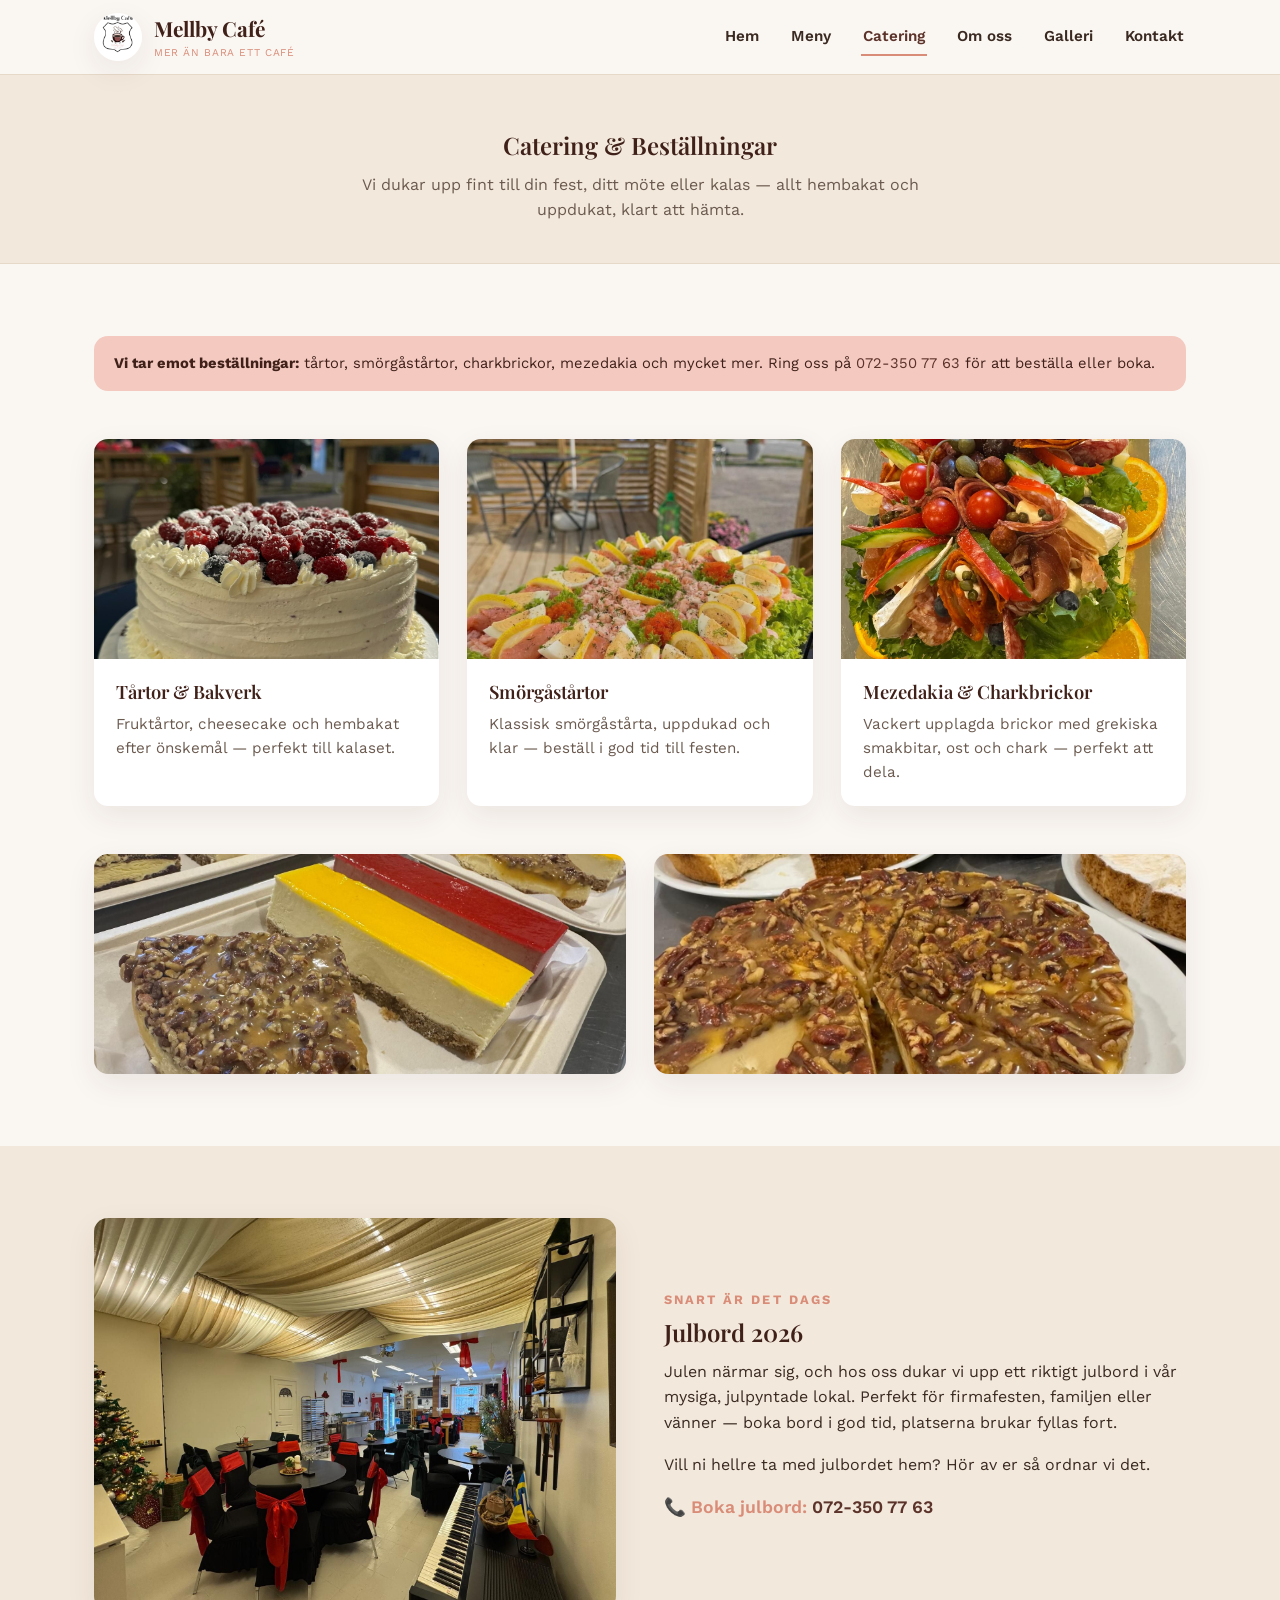
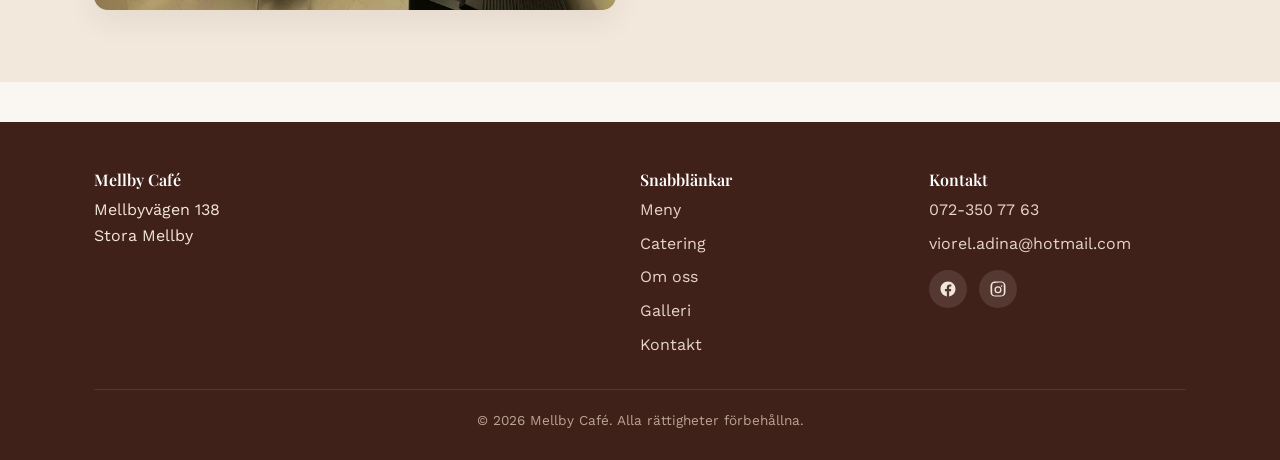
==== catering.html @ 7ffeba27 "Första versionen av Mellby Café-sajten" ====
<!DOCTYPE html>
<html lang="sv">
<head>
<meta charset="UTF-8">
<meta name="viewport" content="width=device-width, initial-scale=1.0">
<title>Catering & Beställningar — Mellby Café</title>
<meta name="description" content="Mellby Café tar emot beställningar på tårtor, smörgåstårtor, charkbrickor och julbord. Perfekt till fest, möte eller kalas.">
<link rel="icon" href="images/logo.jpg">
<link rel="preconnect" href="https://fonts.googleapis.com">
<link href="https://fonts.googleapis.com/css2?family=Playfair+Display:wght@600;700&family=Work+Sans:wght@400;500;600;700&display=swap" rel="stylesheet">
<link rel="stylesheet" href="css/style.css">
</head>
<body>

<header class="site-header">
  <div class="header-inner">
    <a class="brand" href="index.html">
      <img src="images/logo.jpg" alt="Mellby Café logga">
      <span class="brand-name">Mellby Café<span>Mer än bara ett café</span></span>
    </a>
    <button class="nav-toggle" aria-label="Öppna meny"><span></span></button>
    <nav class="main-nav">
      <a href="index.html">Hem</a>
      <a href="meny.html">Meny</a>
      <a href="catering.html" class="active">Catering</a>
      <a href="om-oss.html">Om oss</a>
      <a href="galleri.html">Galleri</a>
      <a href="kontakt.html">Kontakt</a>
    </nav>
  </div>
</header>

<section class="page-hero">
  <div class="container">
    <h1>Catering &amp; Beställningar</h1>
    <p>Vi dukar upp fint till din fest, ditt möte eller kalas — allt hembakat och uppdukat, klart att hämta.</p>
  </div>
</section>

<section>
  <div class="container">
    <div class="menu-note">
      <strong>Vi tar emot beställningar:</strong> tårtor, smörgåstårtor, charkbrickor, mezedakia och mycket mer. Ring oss på <a href="tel:+46723507763">072-350 77 63</a> för att beställa eller boka.
    </div>

    <div class="grid grid-3 mt-lg">
      <div class="card">
        <img src="images/tarta-uteplats.jpg" alt="Hembakad fruktårta på uteplatsen">
        <div class="card-body">
          <h3>Tårtor &amp; Bakverk</h3>
          <p>Fruktårtor, cheesecake och hembakat efter önskemål — perfekt till kalaset.</p>
        </div>
      </div>
      <div class="card">
        <img src="images/smorgastarta-logo.jpg" alt="Smörgåstårta med räkor och lax">
        <div class="card-body">
          <h3>Smörgåstårtor</h3>
          <p>Klassisk smörgåstårta, uppdukad och klar — beställ i god tid till festen.</p>
        </div>
      </div>
      <div class="card">
        <img src="images/charkbricka-flatlay.jpg" alt="Grekisk mezedakia- och charkbricka">
        <div class="card-body">
          <h3>Mezedakia &amp; Charkbrickor</h3>
          <p>Vackert upplagda brickor med grekiska smakbitar, ost och chark — perfekt att dela.</p>
        </div>
      </div>
    </div>

    <div class="grid grid-2 mt-lg">
      <div class="card"><img src="images/tartor-disk.jpg" alt="Tårtbitar i bakverksdisken"></div>
      <div class="card"><img src="images/tarta-disk.jpg" alt="Pekannötscheesecake"></div>
    </div>
  </div>
</section>

<section class="section-alt">
  <div class="container">
    <div class="split">
      <img src="images/jul-lokal.jpg" alt="Julpyntad festlokal på Mellby Café">
      <div>
        <div class="section-eyebrow">Snart är det dags</div>
        <h2>Julbord 2026</h2>
        <p>Julen närmar sig, och hos oss dukar vi upp ett riktigt julbord i vår mysiga, julpyntade lokal. Perfekt för firmafesten, familjen eller vänner — boka bord i god tid, platserna brukar fyllas fort.</p>
        <p>Vill ni hellre ta med julbordet hem? Hör av er så ordnar vi det.</p>
        <p class="menu-item-price" style="font-size:1.1rem;">📞 Boka julbord: <a href="tel:+46723507763">072-350 77 63</a></p>
      </div>
    </div>
  </div>
</section>

<footer class="site-footer">
  <div class="container">
    <div class="footer-inner">
      <div>
        <h4>Mellby Café</h4>
        <p>Mellbyvägen 138<br>Stora Mellby</p>
      </div>
      <div>
        <h4>Snabblänkar</h4>
        <ul class="footer-links">
          <li><a href="meny.html">Meny</a></li>
          <li><a href="catering.html">Catering</a></li>
          <li><a href="om-oss.html">Om oss</a></li>
          <li><a href="galleri.html">Galleri</a></li>
          <li><a href="kontakt.html">Kontakt</a></li>
        </ul>
      </div>
      <div>
        <h4>Kontakt</h4>
        <ul class="footer-links">
          <li><a href="tel:+46723507763">072-350 77 63</a></li>
          <li><a href="mailto:viorel.adina@hotmail.com">viorel.adina@hotmail.com</a></li>
        </ul>
        <div class="social-links">
          <a href="https://www.facebook.com/p/Mellby-Cafe-61561278545610/" target="_blank" rel="noopener" aria-label="Mellby Café på Facebook">
            <svg viewBox="0 0 24 24"><path d="M22 12.06C22 6.5 17.52 2 12 2S2 6.5 2 12.06c0 5 3.66 9.15 8.44 9.94v-7.03H7.9v-2.91h2.54V9.85c0-2.51 1.49-3.89 3.77-3.89 1.09 0 2.23.2 2.23.2v2.46h-1.26c-1.24 0-1.63.77-1.63 1.56v1.88h2.78l-.44 2.91h-2.34V22c4.78-.79 8.44-4.94 8.44-9.94z"/></svg>
          </a>
          <a href="https://www.instagram.com/mellby.cafe/" target="_blank" rel="noopener" aria-label="Mellby Café på Instagram">
            <svg viewBox="0 0 24 24"><path d="M12 2c2.72 0 3.06.01 4.12.06 1.06.05 1.79.22 2.43.47.66.26 1.21.6 1.76 1.15.55.55.9 1.1 1.15 1.76.25.64.42 1.37.47 2.43.05 1.06.06 1.4.06 4.12s-.01 3.06-.06 4.12c-.05 1.06-.22 1.79-.47 2.43a4.9 4.9 0 0 1-1.15 1.76 4.9 4.9 0 0 1-1.76 1.15c-.64.25-1.37.42-2.43.47-1.06.05-1.4.06-4.12.06s-3.06-.01-4.12-.06c-1.06-.05-1.79-.22-2.43-.47a4.9 4.9 0 0 1-1.76-1.15 4.9 4.9 0 0 1-1.15-1.76c-.25-.64-.42-1.37-.47-2.43C2.01 15.06 2 14.72 2 12s.01-3.06.06-4.12c.05-1.06.22-1.79.47-2.43.26-.66.6-1.21 1.15-1.76A4.9 4.9 0 0 1 5.44 2.53c.64-.25 1.37-.42 2.43-.47C8.94 2.01 9.28 2 12 2zm0 1.8c-2.67 0-2.99.01-4.04.06-.87.04-1.34.18-1.65.3-.42.16-.72.36-1.03.67-.31.31-.51.61-.67 1.03-.12.31-.26.78-.3 1.65C4.26 8.16 4.24 8.48 4.24 12s.01 3.84.06 4.89c.04.87.18 1.34.3 1.65.16.42.36.72.67 1.03.31.31.61.51 1.03.67.31.12.78.26 1.65.3 1.05.05 1.37.06 4.04.06s2.99-.01 4.04-.06c.87-.04 1.34-.18 1.65-.3.42-.16.72-.36 1.03-.67.31-.31.51-.61.67-1.03.12-.31.26-.78.3-1.65.05-1.05.06-1.37.06-4.89s-.01-3.84-.06-4.89c-.04-.87-.18-1.34-.3-1.65a2.75 2.75 0 0 0-.67-1.03 2.75 2.75 0 0 0-1.03-.67c-.31-.12-.78-.26-1.65-.3-1.05-.05-1.37-.06-4.04-.06zm0 4.5a4.7 4.7 0 1 1 0 9.4 4.7 4.7 0 0 1 0-9.4zm0 1.8a2.9 2.9 0 1 0 0 5.8 2.9 2.9 0 0 0 0-5.8zm5.95-2.03a1.1 1.1 0 1 1-2.2 0 1.1 1.1 0 0 1 2.2 0z"/></svg>
          </a>
        </div>
      </div>
    </div>
    <div class="footer-bottom">© 2026 Mellby Café. Alla rättigheter förbehållna.</div>
  </div>
</footer>

<script src="js/script.js"></script>
</body>
</html>
---- css/style.css ----
/* Mellby Café — grundstilar
   Färgpalett hämtad från loggan: kaffebrun, dammrosa, krämig bakgrund. */

:root {
  --color-bg: #faf6f1;
  --color-bg-alt: #f2e8db;
  --color-card: #ffffff;
  --color-text: #3a2a22;
  --color-text-light: #6b5a4f;
  --color-primary: #5c332a;
  --color-primary-dark: #40211a;
  --color-accent: #d98c78;
  --color-accent-light: #f3c9c0;
  --color-border: #e6d9c8;
  --shadow-soft: 0 10px 30px rgba(58, 42, 34, 0.08);
  --shadow-hover: 0 16px 40px rgba(58, 42, 34, 0.14);
  --radius: 14px;
  --max-width: 1140px;
}

* {
  box-sizing: border-box;
}

html {
  scroll-behavior: smooth;
}

body {
  margin: 0;
  font-family: "Work Sans", "Segoe UI", system-ui, sans-serif;
  color: var(--color-text);
  background: var(--color-bg);
  line-height: 1.6;
}

h1, h2, h3, h4 {
  font-family: "Playfair Display", "Georgia", serif;
  font-weight: 600;
  color: var(--color-primary-dark);
  margin: 0 0 0.5em;
  line-height: 1.2;
}

p {
  margin: 0 0 1em;
}

a {
  color: var(--color-primary);
  text-decoration: none;
}

img {
  max-width: 100%;
  display: block;
}

.container {
  max-width: var(--max-width);
  margin: 0 auto;
  padding: 0 24px;
}

/* Header */
.site-header {
  position: sticky;
  top: 0;
  z-index: 100;
  background: rgba(250, 246, 241, 0.92);
  backdrop-filter: blur(6px);
  border-bottom: 1px solid var(--color-border);
}

.header-inner {
  max-width: var(--max-width);
  margin: 0 auto;
  padding: 12px 24px;
  display: flex;
  align-items: center;
  justify-content: space-between;
}

.brand {
  display: flex;
  align-items: center;
  gap: 12px;
}

.brand img {
  width: 48px;
  height: 48px;
  border-radius: 50%;
  object-fit: cover;
  box-shadow: var(--shadow-soft);
}

.brand-name {
  font-family: "Playfair Display", serif;
  font-size: 1.3rem;
  font-weight: 700;
  color: var(--color-primary-dark);
  white-space: nowrap;
}

.brand-name span {
  display: block;
  font-family: "Work Sans", sans-serif;
  font-size: 0.65rem;
  font-weight: 400;
  letter-spacing: 0.06em;
  text-transform: uppercase;
  color: var(--color-accent);
  white-space: normal;
  max-width: 180px;
}

@media (max-width: 480px) {
  .brand-name span {
    display: none;
  }
}

nav.main-nav {
  display: flex;
  align-items: center;
  gap: 28px;
}

nav.main-nav a {
  font-weight: 600;
  font-size: 0.95rem;
  color: var(--color-text);
  padding: 6px 2px;
  border-bottom: 2px solid transparent;
  transition: color 0.2s, border-color 0.2s;
}

nav.main-nav a:hover,
nav.main-nav a.active {
  color: var(--color-primary);
  border-color: var(--color-accent);
}

.nav-toggle {
  display: none;
  background: none;
  border: none;
  cursor: pointer;
  padding: 8px;
}

.nav-toggle span,
.nav-toggle span::before,
.nav-toggle span::after {
  display: block;
  width: 24px;
  height: 2px;
  background: var(--color-primary-dark);
  position: relative;
  transition: 0.2s;
}

.nav-toggle span::before,
.nav-toggle span::after {
  content: "";
  position: absolute;
}

.nav-toggle span::before { top: -7px; }
.nav-toggle span::after { top: 7px; }

/* Hero */
.hero {
  position: relative;
  min-height: 70vh;
  display: flex;
  align-items: center;
  color: #fff;
  background-size: cover;
  background-position: center;
  isolation: isolate;
}

.hero::after {
  content: "";
  position: absolute;
  inset: 0;
  background: linear-gradient(180deg, rgba(58,42,34,0.35) 0%, rgba(58,42,34,0.65) 100%);
  z-index: -1;
}

.hero-content {
  max-width: var(--max-width);
  margin: 0 auto;
  padding: 80px 24px;
  width: 100%;
}

.hero-eyebrow {
  text-transform: uppercase;
  letter-spacing: 0.18em;
  font-size: 0.8rem;
  font-weight: 600;
  color: var(--color-accent-light);
  margin-bottom: 14px;
}

.hero h1 {
  color: #fff;
  font-size: clamp(2.2rem, 5vw, 3.6rem);
  max-width: 720px;
}

.hero p {
  font-size: 1.15rem;
  max-width: 560px;
  color: #f5ece5;
}

.hero-actions {
  display: flex;
  gap: 16px;
  flex-wrap: wrap;
  margin-top: 28px;
}

/* Buttons */
.btn {
  display: inline-block;
  padding: 14px 28px;
  border-radius: 999px;
  font-weight: 600;
  font-size: 0.95rem;
  transition: transform 0.15s, box-shadow 0.15s, background 0.15s;
  border: 2px solid transparent;
}

.btn-primary {
  background: var(--color-accent);
  color: #fff;
}

.btn-primary:hover {
  background: var(--color-primary);
  transform: translateY(-2px);
  box-shadow: var(--shadow-hover);
}

.btn-outline {
  border-color: rgba(255,255,255,0.7);
  color: #fff;
}

.btn-outline:hover {
  background: rgba(255,255,255,0.15);
  transform: translateY(-2px);
}

.btn-dark {
  background: var(--color-primary);
  color: #fff;
}
.btn-dark:hover {
  background: var(--color-primary-dark);
  transform: translateY(-2px);
  box-shadow: var(--shadow-hover);
}

/* Sections */
section {
  padding: 72px 0;
}

.section-alt {
  background: var(--color-bg-alt);
}

.section-header {
  text-align: center;
  max-width: 640px;
  margin: 0 auto 44px;
}

.section-eyebrow {
  text-transform: uppercase;
  letter-spacing: 0.16em;
  font-size: 0.8rem;
  font-weight: 700;
  color: var(--color-accent);
  margin-bottom: 8px;
}

.section-header p {
  color: var(--color-text-light);
}

/* Page hero (small, for inner pages) */
.page-hero {
  padding: 56px 0 40px;
  text-align: center;
  background: var(--color-bg-alt);
  border-bottom: 1px solid var(--color-border);
}

.page-hero p {
  color: var(--color-text-light);
  max-width: 560px;
  margin: 0 auto;
}

/* Cards grid */
.grid {
  display: grid;
  gap: 28px;
}

.grid-3 {
  grid-template-columns: repeat(3, 1fr);
}

.grid-2 {
  grid-template-columns: repeat(2, 1fr);
}

.card {
  background: var(--color-card);
  border-radius: var(--radius);
  overflow: hidden;
  box-shadow: var(--shadow-soft);
  transition: transform 0.2s, box-shadow 0.2s;
}

.card:hover {
  transform: translateY(-4px);
  box-shadow: var(--shadow-hover);
}

.card img {
  width: 100%;
  height: 220px;
  object-fit: cover;
}

.card-body {
  padding: 22px;
}

.card-body h3 {
  font-size: 1.15rem;
  margin-bottom: 8px;
}

.card-body p {
  color: var(--color-text-light);
  font-size: 0.95rem;
  margin-bottom: 0;
}

/* Highlight icons row */
.highlights {
  display: grid;
  grid-template-columns: repeat(3, 1fr);
  gap: 24px;
}

.highlight {
  text-align: center;
  padding: 28px 20px;
  background: var(--color-card);
  border-radius: var(--radius);
  box-shadow: var(--shadow-soft);
}

.highlight .icon {
  font-size: 2rem;
  margin-bottom: 12px;
}

.highlight h3 {
  font-size: 1.05rem;
  margin-bottom: 6px;
}

.highlight p {
  color: var(--color-text-light);
  font-size: 0.92rem;
  margin-bottom: 0;
}

/* Two column layout */
.split {
  display: grid;
  grid-template-columns: 1fr 1fr;
  gap: 48px;
  align-items: center;
}

.split img {
  border-radius: var(--radius);
  box-shadow: var(--shadow-soft);
  width: 100%;
  height: 100%;
  object-fit: cover;
}

/* Opening hours table */
.hours-table {
  width: 100%;
  border-collapse: collapse;
}

.hours-table td {
  padding: 12px 0;
  border-bottom: 1px solid var(--color-border);
}

.hours-table td:first-child {
  font-weight: 600;
  color: var(--color-primary-dark);
}

.hours-table td:last-child {
  text-align: right;
  color: var(--color-text-light);
}

.hours-table tr:last-child td {
  border-bottom: none;
}

/* Menu */
.menu-note {
  background: var(--color-accent-light);
  color: var(--color-primary-dark);
  border-radius: var(--radius);
  padding: 16px 20px;
  font-size: 0.92rem;
  margin-bottom: 40px;
}

.menu-category {
  margin-bottom: 48px;
}

.menu-category h2 {
  border-bottom: 2px solid var(--color-accent);
  padding-bottom: 10px;
  margin-bottom: 20px;
  font-size: 1.5rem;
}

.menu-category-note {
  font-style: italic;
  color: var(--color-text-light);
  font-size: 0.9rem;
  margin: -10px 0 16px;
}

.menu-item {
  display: flex;
  justify-content: space-between;
  gap: 16px;
  padding: 14px 0;
  border-bottom: 1px dashed var(--color-border);
}

.menu-item:last-child {
  border-bottom: none;
}

.menu-item-name {
  font-weight: 600;
  color: var(--color-primary-dark);
}

.menu-item-desc {
  color: var(--color-text-light);
  font-size: 0.9rem;
  margin-top: 2px;
}

.menu-item-price {
  white-space: nowrap;
  font-weight: 600;
  color: var(--color-accent);
  align-self: flex-start;
}

/* Gallery */
.gallery-grid {
  display: grid;
  grid-template-columns: repeat(3, 1fr);
  gap: 16px;
}

.gallery-grid a {
  display: block;
  border-radius: var(--radius);
  overflow: hidden;
  box-shadow: var(--shadow-soft);
  aspect-ratio: 1 / 1;
}

.gallery-grid img {
  width: 100%;
  height: 100%;
  object-fit: cover;
  transition: transform 0.35s ease;
}

.gallery-grid a:hover img {
  transform: scale(1.08);
}

/* Lightbox */
.lightbox {
  position: fixed;
  inset: 0;
  background: rgba(20, 12, 9, 0.92);
  display: none;
  align-items: center;
  justify-content: center;
  z-index: 1000;
  padding: 24px;
}

.lightbox.open {
  display: flex;
}

.lightbox img {
  max-width: 100%;
  max-height: 85vh;
  border-radius: 8px;
  box-shadow: 0 20px 60px rgba(0,0,0,0.5);
}

.lightbox-close {
  position: absolute;
  top: 24px;
  right: 28px;
  color: #fff;
  font-size: 2rem;
  background: none;
  border: none;
  cursor: pointer;
  line-height: 1;
}

/* Contact */
.contact-grid {
  display: grid;
  grid-template-columns: 1fr 1fr;
  gap: 40px;
}

.contact-card {
  background: var(--color-card);
  border-radius: var(--radius);
  box-shadow: var(--shadow-soft);
  padding: 32px;
}

.contact-list {
  list-style: none;
  padding: 0;
  margin: 0;
}

.contact-list li {
  display: flex;
  gap: 14px;
  padding: 14px 0;
  border-bottom: 1px solid var(--color-border);
}

.contact-list li:last-child {
  border-bottom: none;
}

.contact-list .icon {
  font-size: 1.3rem;
  flex-shrink: 0;
}

.map-frame {
  border: 0;
  width: 100%;
  height: 100%;
  min-height: 340px;
  border-radius: var(--radius);
  box-shadow: var(--shadow-soft);
}

/* Footer */
.site-footer {
  background: var(--color-primary-dark);
  color: #f1e6dc;
  padding: 48px 0 28px;
  margin-top: 40px;
}

.footer-inner {
  display: grid;
  grid-template-columns: 2fr 1fr 1fr;
  gap: 32px;
  margin-bottom: 32px;
}

.site-footer h4 {
  color: #fff;
  font-size: 1rem;
}

.site-footer a {
  color: #e6d5c8;
}

.site-footer a:hover {
  color: #fff;
}

.footer-links {
  list-style: none;
  padding: 0;
  margin: 0;
  display: grid;
  gap: 8px;
}

.social-links {
  display: flex;
  gap: 12px;
  margin-top: 14px;
}

.social-links a {
  width: 38px;
  height: 38px;
  border-radius: 50%;
  display: flex;
  align-items: center;
  justify-content: center;
  background: var(--color-accent-light);
  color: var(--color-primary-dark);
  transition: background 0.2s, color 0.2s, transform 0.2s;
}

.social-links a:hover {
  background: var(--color-accent);
  color: #fff;
  transform: translateY(-2px);
}

.social-links svg {
  width: 18px;
  height: 18px;
  fill: currentColor;
}

.site-footer .social-links a {
  background: rgba(255, 255, 255, 0.1);
  color: #f1e6dc;
}

.site-footer .social-links a:hover {
  background: var(--color-accent);
  color: #fff;
}

.hero .social-links {
  margin-top: 32px;
}

.hero .social-links a {
  background: rgba(255, 255, 255, 0.12);
  border: 2px solid rgba(255, 255, 255, 0.7);
  color: #fff;
}

.hero .social-links a:hover {
  background: var(--color-accent);
  border-color: var(--color-accent);
}

.social-follow {
  display: flex;
  align-items: center;
  gap: 14px;
}

.social-follow-label {
  font-size: 0.85rem;
  letter-spacing: 0.08em;
  text-transform: uppercase;
  font-weight: 600;
}

.hero .social-follow-label {
  color: #f5ece5;
}

.page-hero .social-follow-label {
  color: var(--color-text-light);
}

.page-hero .social-follow {
  justify-content: center;
  margin-top: 24px;
}

.footer-bottom {
  text-align: center;
  font-size: 0.85rem;
  color: #b9a494;
  border-top: 1px solid rgba(255,255,255,0.1);
  padding-top: 20px;
}

/* Utility */
.text-center { text-align: center; }
.mt-lg { margin-top: 48px; }

/* Responsive */
@media (max-width: 900px) {
  .grid-3 { grid-template-columns: repeat(2, 1fr); }
  .split { grid-template-columns: 1fr; }
  .highlights { grid-template-columns: 1fr; }
  .contact-grid { grid-template-columns: 1fr; }
  .footer-inner { grid-template-columns: 1fr 1fr; }
  .gallery-grid { grid-template-columns: repeat(2, 1fr); }
}

@media (max-width: 720px) {
  nav.main-nav {
    position: fixed;
    top: 72px;
    left: 0;
    right: 0;
    background: var(--color-bg);
    flex-direction: column;
    align-items: flex-start;
    padding: 20px 24px 28px;
    gap: 4px;
    border-bottom: 1px solid var(--color-border);
    box-shadow: var(--shadow-soft);
    transform: translateY(-130%);
    transition: transform 0.25s ease;
  }

  nav.main-nav.open {
    transform: translateY(0);
  }

  nav.main-nav a {
    width: 100%;
    padding: 12px 0;
    border-bottom: 1px solid var(--color-border);
  }

  .nav-toggle {
    display: block;
  }

  .grid-3 { grid-template-columns: 1fr; }
  .footer-inner { grid-template-columns: 1fr; }
  .gallery-grid { grid-template-columns: repeat(2, 1fr); }
  .hero-content { padding: 60px 24px; }
}
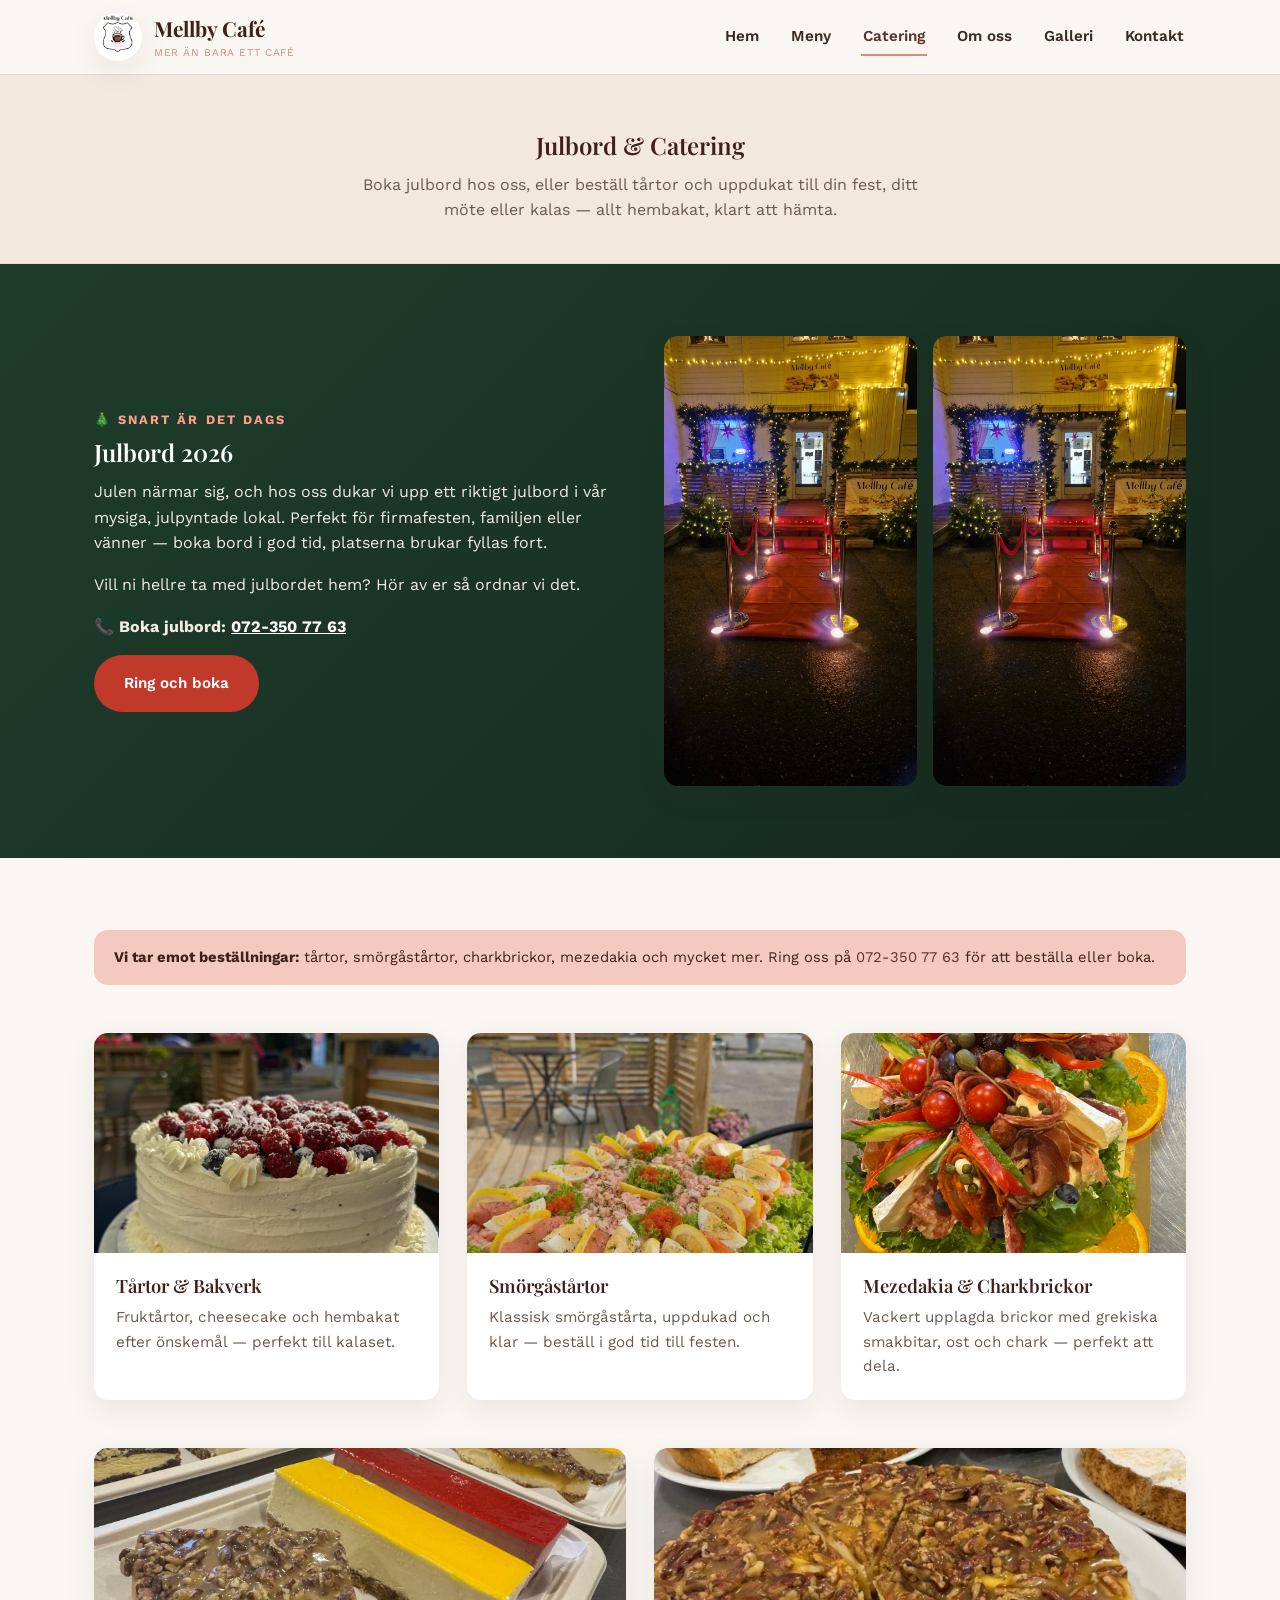
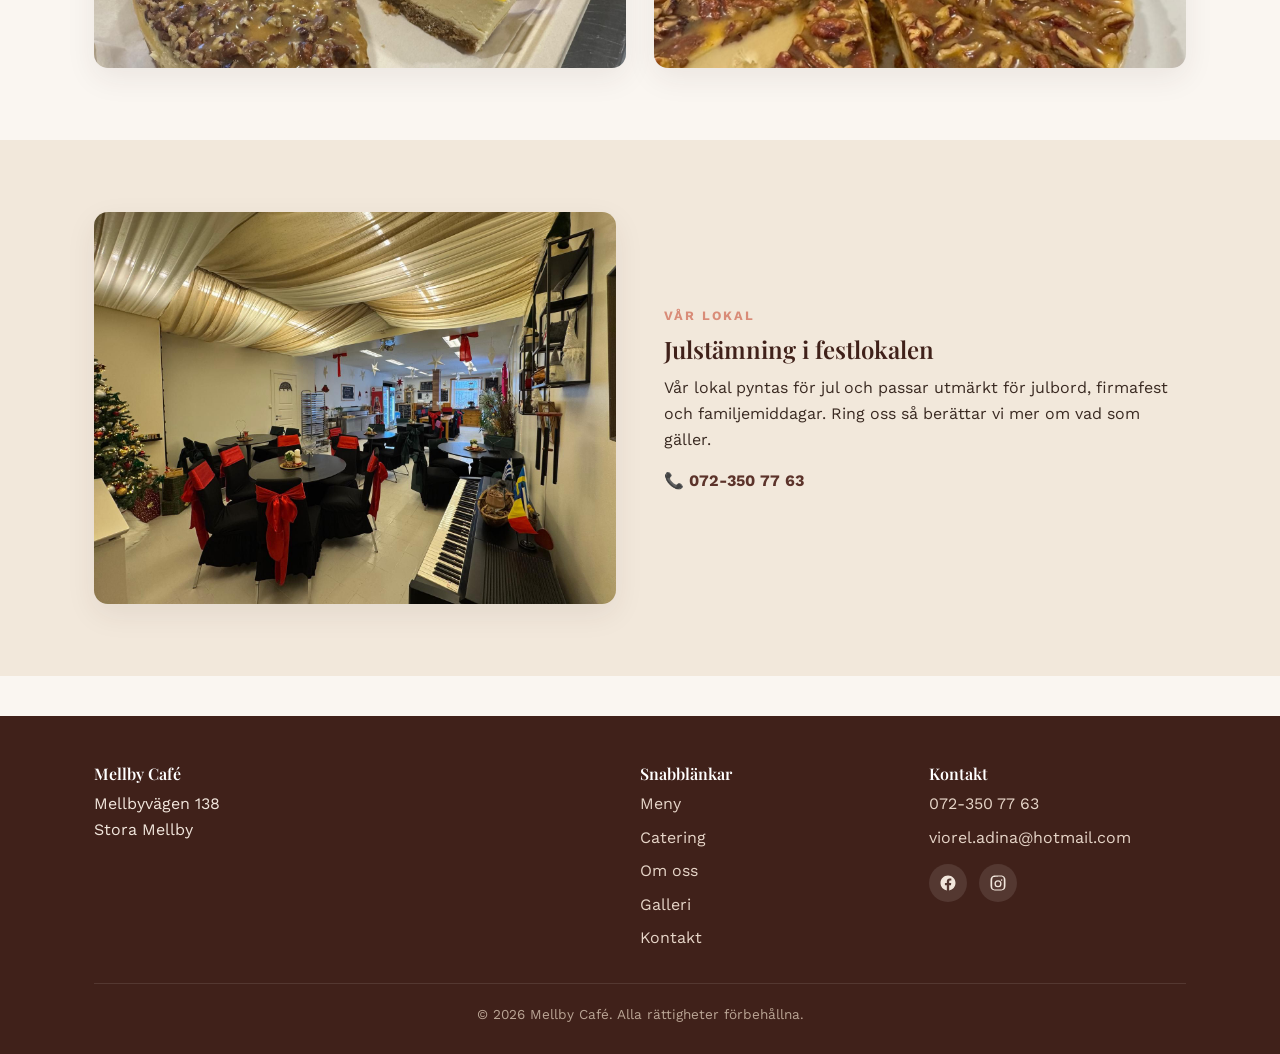
==== commit f90413ab: "Dela upp menyn i Café/Grekisk restaurang/Hamburgare, lyft julbord och förbättra Google-synlighet Co-" ====
--- a/catering.html
+++ b/catering.html
@@ -3,8 +3,8 @@
 <head>
 <meta charset="UTF-8">
 <meta name="viewport" content="width=device-width, initial-scale=1.0">
-<title>Catering & Beställningar — Mellby Café</title>
-<meta name="description" content="Mellby Café tar emot beställningar på tårtor, smörgåstårtor, charkbrickor och julbord. Perfekt till fest, möte eller kalas.">
+<title>Julbord 2026 & Catering — Mellby Café i Stora Mellby</title>
+<meta name="description" content="Boka julbord 2026 på Mellby Café i Stora Mellby. Vi tar även emot beställningar på tårtor, smörgåstårtor och charkbrickor till fest, möte eller kalas.">
 <link rel="icon" href="images/logo.jpg">
 <link rel="preconnect" href="https://fonts.googleapis.com">
 <link href="https://fonts.googleapis.com/css2?family=Playfair+Display:wght@600;700&family=Work+Sans:wght@400;500;600;700&display=swap" rel="stylesheet">
@@ -32,8 +32,27 @@
 
 <section class="page-hero">
   <div class="container">
-    <h1>Catering &amp; Beställningar</h1>
-    <p>Vi dukar upp fint till din fest, ditt möte eller kalas — allt hembakat och uppdukat, klart att hämta.</p>
+    <h1>Julbord &amp; Catering</h1>
+    <p>Boka julbord hos oss, eller beställ tårtor och uppdukat till din fest, ditt möte eller kalas — allt hembakat, klart att hämta.</p>
+  </div>
+</section>
+
+<section class="julbord-banner" id="julbord">
+  <div class="container">
+    <div class="split">
+      <div>
+        <div class="section-eyebrow">🎄 Snart är det dags</div>
+        <h2>Julbord 2026</h2>
+        <p>Julen närmar sig, och hos oss dukar vi upp ett riktigt julbord i vår mysiga, julpyntade lokal. Perfekt för firmafesten, familjen eller vänner — boka bord i god tid, platserna brukar fyllas fort.</p>
+        <p>Vill ni hellre ta med julbordet hem? Hör av er så ordnar vi det.</p>
+        <p><strong>📞 Boka julbord: <a href="tel:+46723507763">072-350 77 63</a></strong></p>
+        <a href="tel:+46723507763" class="btn btn-primary">Ring och boka</a>
+      </div>
+      <div class="julbord-media">
+        <video src="videos/julbord-entre.mp4" poster="images/julbord-entre.jpg" autoplay muted loop playsinline preload="metadata" aria-label="Julpyntad entré med röd matta på Mellby Café"></video>
+        <img src="images/julbord-entre.jpg" alt="Julpyntad entré med röd matta på Mellby Café">
+      </div>
+    </div>
   </div>
 </section>
 
@@ -79,11 +98,10 @@
     <div class="split">
       <img src="images/jul-lokal.jpg" alt="Julpyntad festlokal på Mellby Café">
       <div>
-        <div class="section-eyebrow">Snart är det dags</div>
-        <h2>Julbord 2026</h2>
-        <p>Julen närmar sig, och hos oss dukar vi upp ett riktigt julbord i vår mysiga, julpyntade lokal. Perfekt för firmafesten, familjen eller vänner — boka bord i god tid, platserna brukar fyllas fort.</p>
-        <p>Vill ni hellre ta med julbordet hem? Hör av er så ordnar vi det.</p>
-        <p class="menu-item-price" style="font-size:1.1rem;">📞 Boka julbord: <a href="tel:+46723507763">072-350 77 63</a></p>
+        <div class="section-eyebrow">Vår lokal</div>
+        <h2>Julstämning i festlokalen</h2>
+        <p>Vår lokal pyntas för jul och passar utmärkt för julbord, firmafest och familjemiddagar. Ring oss så berättar vi mer om vad som gäller.</p>
+        <p><strong>📞 <a href="tel:+46723507763">072-350 77 63</a></strong></p>
       </div>
     </div>
   </div>
--- a/css/style.css
+++ b/css/style.css
@@ -443,11 +443,11 @@
   margin-bottom: 48px;
 }
 
-.menu-category h2 {
+.menu-category h3 {
   border-bottom: 2px solid var(--color-accent);
   padding-bottom: 10px;
   margin-bottom: 20px;
-  font-size: 1.5rem;
+  font-size: 1.4rem;
 }
 
 .menu-category-note {
@@ -485,6 +485,185 @@
   font-weight: 600;
   color: var(--color-accent);
   align-self: flex-start;
+}
+
+/* Menu sections: Café / Grekisk restaurang / Hamburgare */
+:root {
+  --color-greek: #1b5ea8;
+  --color-greek-dark: #12447c;
+  --color-burger: #d4541a;
+  --color-burger-dark: #a73a10;
+  --color-xmas: #1f3d2b;
+  --color-xmas-dark: #14291d;
+}
+
+html {
+  scroll-padding-top: 140px;
+}
+
+.menu-jump {
+  position: sticky;
+  top: 73px;
+  z-index: 50;
+  display: flex;
+  flex-wrap: wrap;
+  justify-content: center;
+  gap: 12px;
+  padding: 12px 0;
+  margin-bottom: 32px;
+  background: var(--color-bg);
+}
+
+.menu-jump-btn {
+  padding: 12px 22px;
+  border-radius: 999px;
+  font-weight: 700;
+  font-size: 0.95rem;
+  border: 2px solid transparent;
+  transition: transform 0.15s, box-shadow 0.15s;
+}
+
+.menu-jump-btn:hover {
+  transform: translateY(-2px);
+  box-shadow: var(--shadow-hover);
+}
+
+.menu-jump-cafe { background: var(--color-primary); color: #fff; }
+.menu-jump-grekisk { background: var(--color-greek); color: #fff; }
+.menu-jump-burgare { background: var(--color-burger); color: #fff; }
+
+.menu-section {
+  margin-bottom: 72px;
+}
+
+.menu-section-head {
+  display: flex;
+  align-items: center;
+  gap: 20px;
+  padding: 26px 30px;
+  border-radius: var(--radius);
+  margin-bottom: 32px;
+  color: #fff;
+  box-shadow: var(--shadow-soft);
+}
+
+.menu-section-head h2 {
+  color: #fff;
+  margin: 0 0 4px;
+  font-size: clamp(1.6rem, 3.5vw, 2.1rem);
+}
+
+.menu-section-head p {
+  margin: 0;
+  color: rgba(255, 255, 255, 0.92);
+}
+
+.menu-section-icon {
+  font-size: 2.6rem;
+  line-height: 1;
+}
+
+.menu-section-cafe .menu-section-head { background: var(--color-primary); }
+.menu-section-grekisk .menu-section-head { background: linear-gradient(135deg, var(--color-greek), var(--color-greek-dark)); }
+.menu-section-burgare .menu-section-head { background: linear-gradient(135deg, var(--color-burger), var(--color-burger-dark)); }
+
+.menu-section-grekisk .menu-category h3 { border-bottom-color: var(--color-greek); }
+.menu-section-grekisk .menu-item-price { color: var(--color-greek); }
+.menu-section-burgare .menu-category h3 { border-bottom-color: var(--color-burger); }
+.menu-section-burgare .menu-item-price { color: var(--color-burger); }
+
+/* Home: linked choice tiles */
+a.highlight {
+  display: block;
+  border-top: 5px solid var(--color-accent);
+  color: inherit;
+  transition: transform 0.2s, box-shadow 0.2s;
+}
+
+a.highlight:hover {
+  transform: translateY(-4px);
+  box-shadow: var(--shadow-hover);
+}
+
+a.highlight-greek { border-top-color: var(--color-greek); }
+a.highlight-burgare { border-top-color: var(--color-burger); }
+
+.highlight-more {
+  display: inline-block;
+  margin-top: 10px;
+  font-weight: 700;
+  font-size: 0.9rem;
+  color: var(--color-primary);
+}
+
+/* Home: Greek restaurant + burger feature blocks */
+.feature .split img {
+  max-height: 440px;
+}
+
+.feature-greek .section-eyebrow { color: var(--color-greek); }
+.feature-greek .btn-greek { background: var(--color-greek); color: #fff; }
+.feature-greek .btn-greek:hover { background: var(--color-greek-dark); transform: translateY(-2px); box-shadow: var(--shadow-hover); }
+
+.feature-burger {
+  background: var(--color-primary-dark);
+  color: #f5ece5;
+}
+.feature-burger h2 { color: #fff; }
+.feature-burger .section-eyebrow { color: #ffb08a; }
+.feature-burger .btn-burger { background: var(--color-burger); color: #fff; }
+.feature-burger .btn-burger:hover { background: var(--color-burger-dark); transform: translateY(-2px); box-shadow: var(--shadow-hover); }
+
+.chips {
+  display: flex;
+  flex-wrap: wrap;
+  gap: 10px;
+  margin: 0 0 24px;
+  padding: 0;
+  list-style: none;
+}
+
+.chips li {
+  padding: 6px 14px;
+  border-radius: 999px;
+  font-size: 0.85rem;
+  font-weight: 600;
+  background: rgba(255, 255, 255, 0.14);
+  border: 1px solid rgba(255, 255, 255, 0.3);
+}
+
+.feature-greek .chips li {
+  background: rgba(27, 94, 168, 0.08);
+  border-color: rgba(27, 94, 168, 0.35);
+  color: var(--color-greek-dark);
+}
+
+/* Julbord */
+.julbord-banner {
+  background: linear-gradient(135deg, var(--color-xmas), var(--color-xmas-dark));
+  color: #f1ece4;
+}
+.julbord-banner h2 { color: #fff; }
+.julbord-banner .section-eyebrow { color: #ff9f8a; }
+.julbord-banner a.btn { background: #c0392b; color: #fff; }
+.julbord-banner a.btn:hover { background: #a02a1e; transform: translateY(-2px); box-shadow: var(--shadow-hover); }
+.julbord-banner .split img { max-height: 460px; }
+.julbord-banner p a { color: #fff; text-decoration: underline; }
+
+.julbord-media {
+  display: grid;
+  grid-template-columns: 1fr 1fr;
+  gap: 16px;
+}
+
+.julbord-media video,
+.julbord-media img {
+  width: 100%;
+  aspect-ratio: 9 / 16;
+  object-fit: cover;
+  border-radius: var(--radius);
+  box-shadow: var(--shadow-soft);
+  background: #000;
 }
 
 /* Gallery */
@@ -767,4 +946,9 @@
   .footer-inner { grid-template-columns: 1fr; }
   .gallery-grid { grid-template-columns: repeat(2, 1fr); }
   .hero-content { padding: 60px 24px; }
-}
+  .menu-jump { position: static; }
+  .menu-jump-btn { flex: 1 1 100%; text-align: center; }
+  .menu-section-head { padding: 20px; gap: 14px; }
+  .menu-section-icon { font-size: 2rem; }
+  html { scroll-padding-top: 90px; }
+}
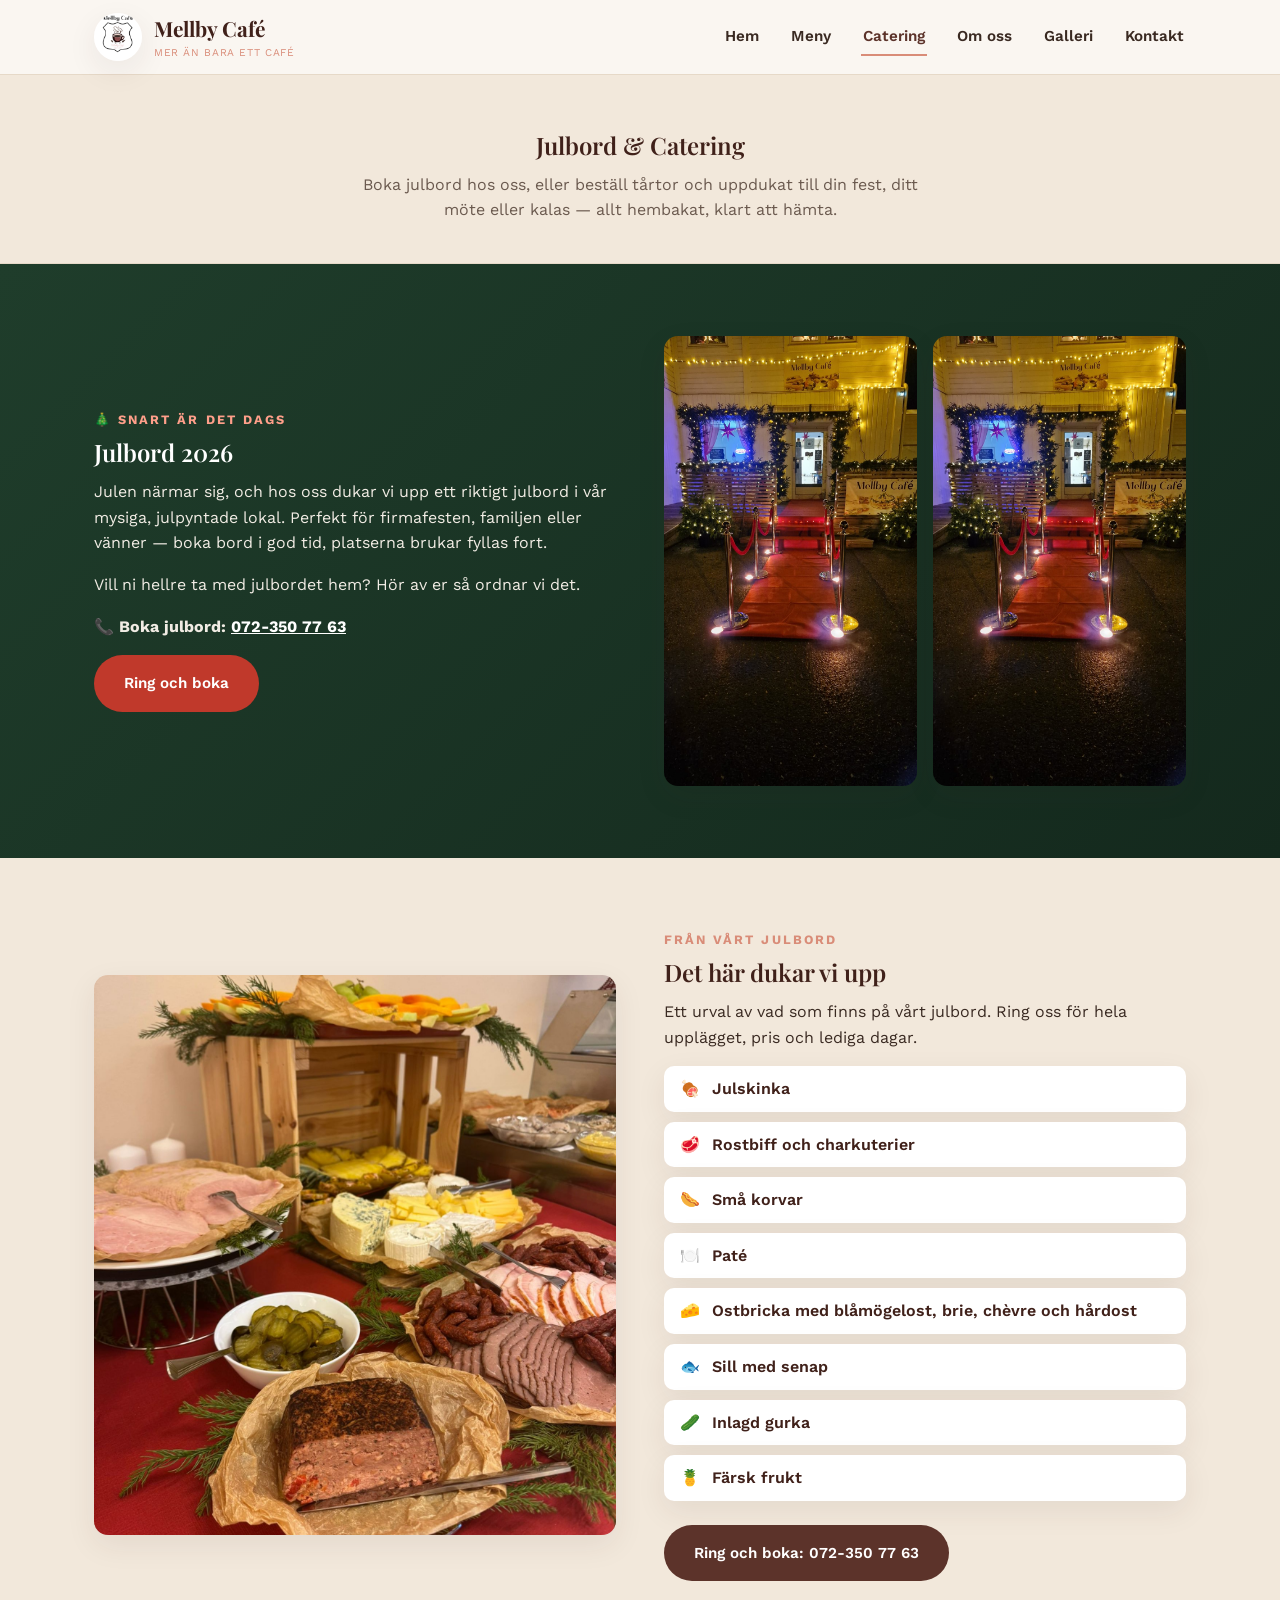
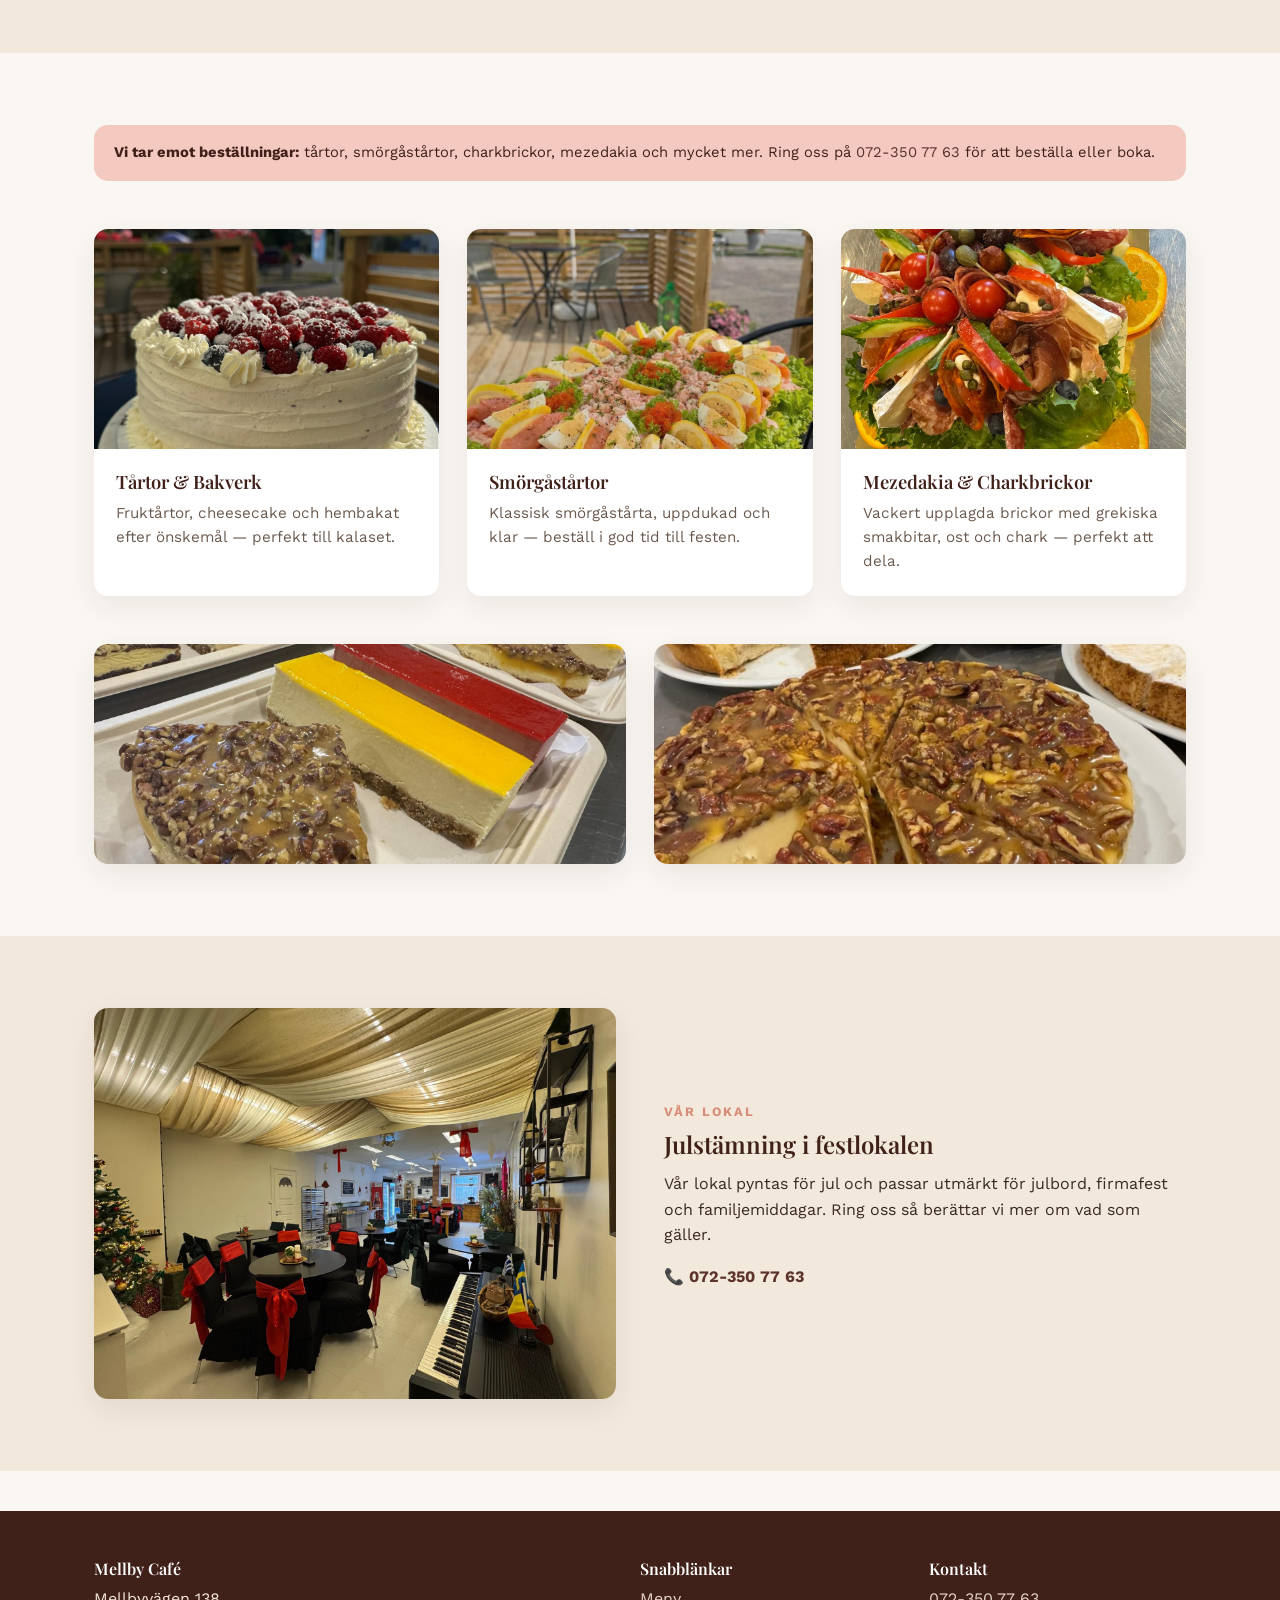
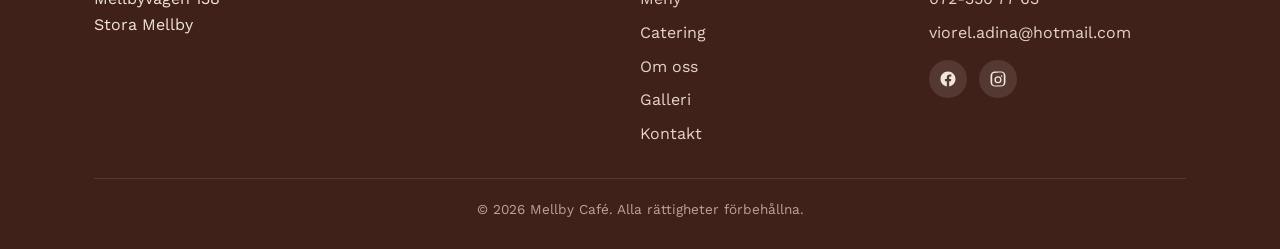
==== commit 50b510ee: "Lägg till julbordsrätter med bild på cateringsidan Co-Authored-By: Claude Sonnet 5.5 <noreply@anthro" ====
--- a/catering.html
+++ b/catering.html
@@ -51,6 +51,30 @@
       <div class="julbord-media">
         <video src="videos/julbord-entre.mp4" poster="images/julbord-entre.jpg" autoplay muted loop playsinline preload="metadata" aria-label="Julpyntad entré med röd matta på Mellby Café"></video>
         <img src="images/julbord-entre.jpg" alt="Julpyntad entré med röd matta på Mellby Café">
+      </div>
+    </div>
+  </div>
+</section>
+
+<section class="section-alt julbord-dishes">
+  <div class="container">
+    <div class="split">
+      <img src="images/smorgasbord.jpg" alt="Julbord med skinka, rostbiff, korvar, paté, ostbricka och sill">
+      <div>
+        <div class="section-eyebrow">Från vårt julbord</div>
+        <h2>Det här dukar vi upp</h2>
+        <p>Ett urval av vad som finns på vårt julbord. Ring oss för hela upplägget, pris och lediga dagar.</p>
+        <ul class="dish-list">
+          <li><span>🍖</span> Julskinka</li>
+          <li><span>🥩</span> Rostbiff och charkuterier</li>
+          <li><span>🌭</span> Små korvar</li>
+          <li><span>🍽️</span> Paté</li>
+          <li><span>🧀</span> Ostbricka med blåmögelost, brie, chèvre och hårdost</li>
+          <li><span>🐟</span> Sill med senap</li>
+          <li><span>🥒</span> Inlagd gurka</li>
+          <li><span>🍍</span> Färsk frukt</li>
+        </ul>
+        <a href="tel:+46723507763" class="btn btn-dark">Ring och boka: 072-350 77 63</a>
       </div>
     </div>
   </div>
--- a/css/style.css
+++ b/css/style.css
@@ -664,6 +664,30 @@
   border-radius: var(--radius);
   box-shadow: var(--shadow-soft);
   background: #000;
+}
+
+.dish-list {
+  list-style: none;
+  margin: 0 0 24px;
+  padding: 0;
+  display: grid;
+  gap: 10px;
+}
+
+.dish-list li {
+  display: flex;
+  align-items: baseline;
+  gap: 12px;
+  padding: 10px 16px;
+  background: var(--color-card);
+  border-radius: 10px;
+  box-shadow: var(--shadow-soft);
+  font-weight: 600;
+  color: var(--color-primary-dark);
+}
+
+.julbord-dishes .split img {
+  max-height: 560px;
 }
 
 /* Gallery */
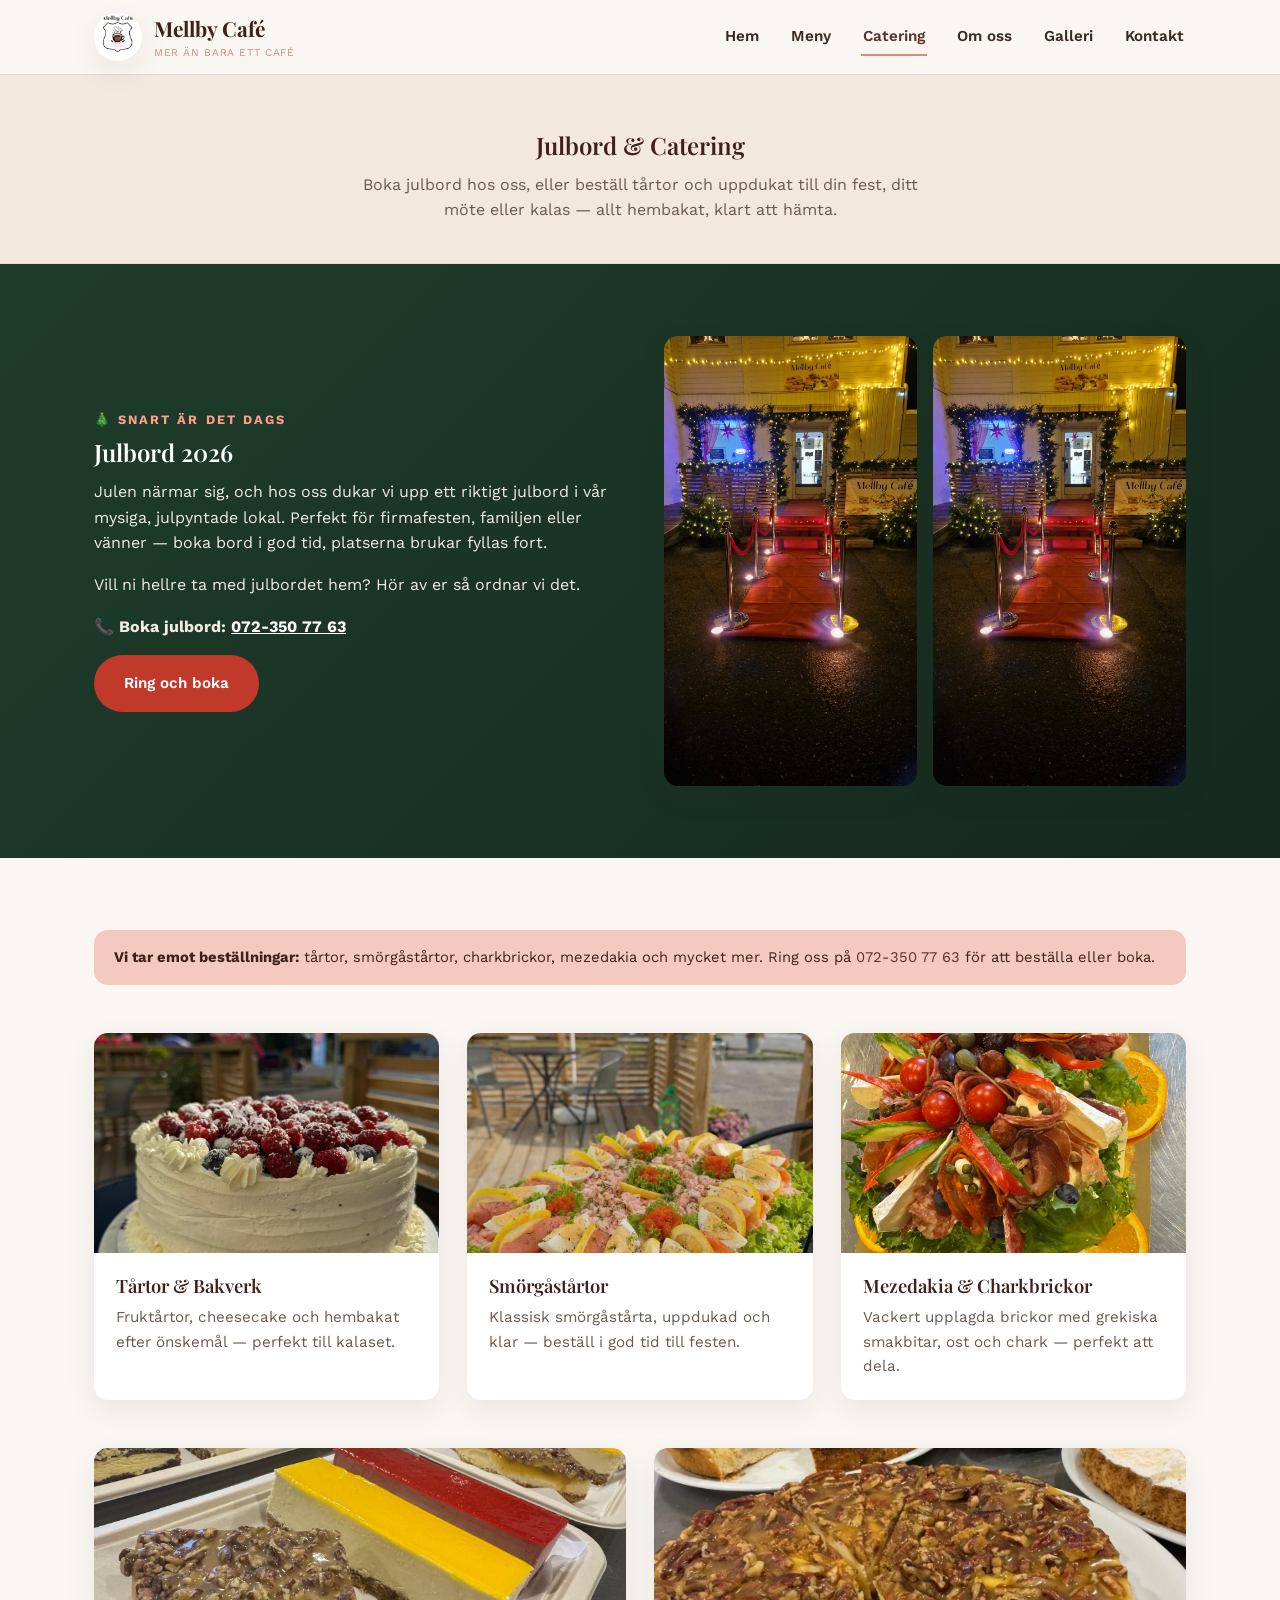
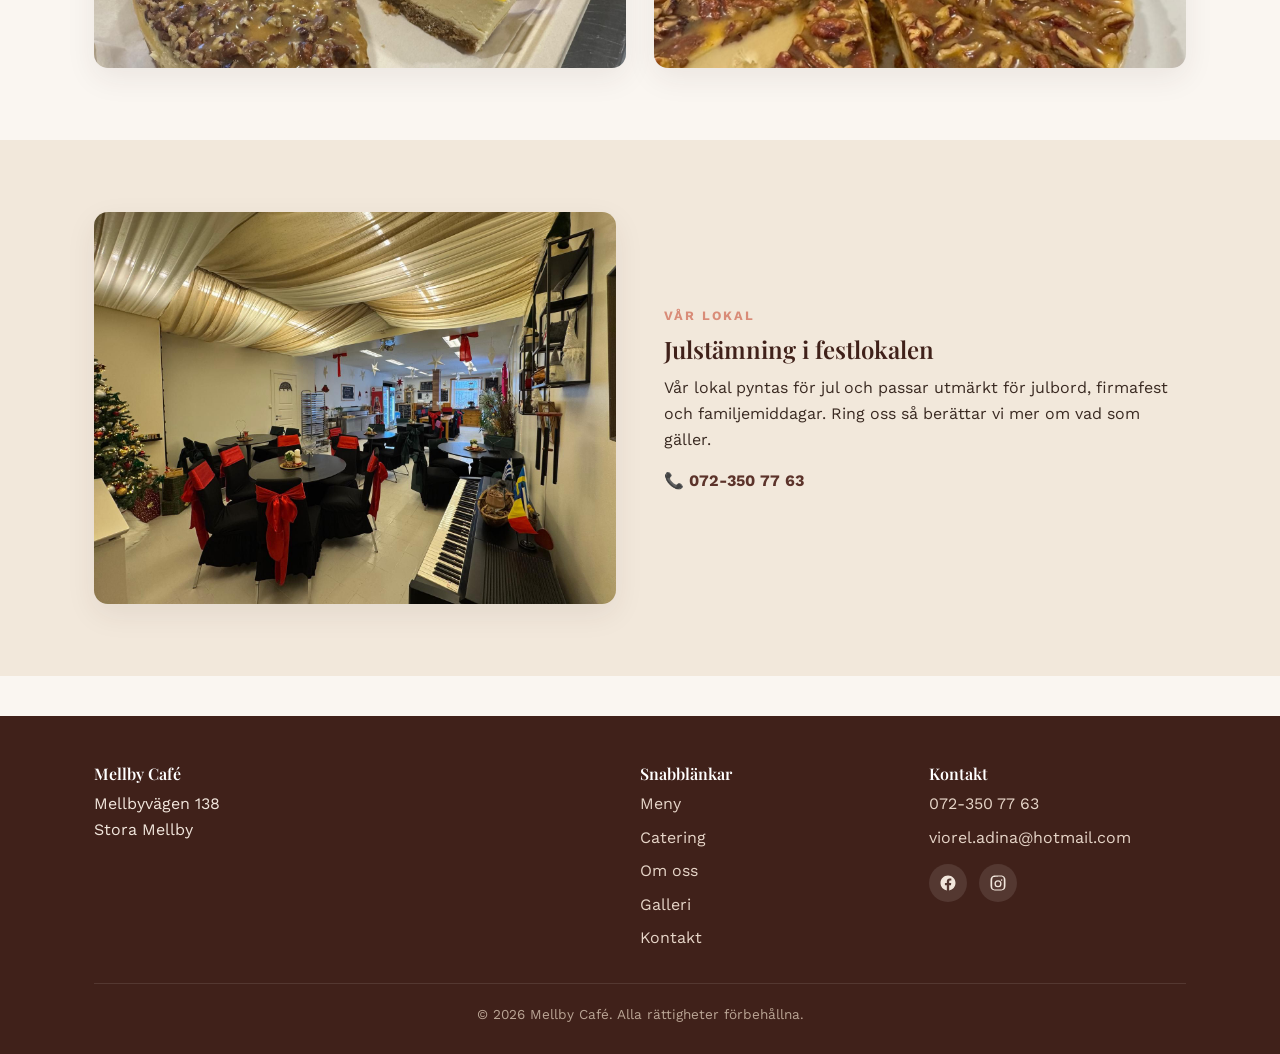
==== commit b49d7373: "Ta bort matlistan från julbordssektionen Co-Authored-By: Claude Sonnet 5.5 <noreply@anthropic.com>" ====
--- a/catering.html
+++ b/catering.html
@@ -51,30 +51,6 @@
       <div class="julbord-media">
         <video src="videos/julbord-entre.mp4" poster="images/julbord-entre.jpg" autoplay muted loop playsinline preload="metadata" aria-label="Julpyntad entré med röd matta på Mellby Café"></video>
         <img src="images/julbord-entre.jpg" alt="Julpyntad entré med röd matta på Mellby Café">
-      </div>
-    </div>
-  </div>
-</section>
-
-<section class="section-alt julbord-dishes">
-  <div class="container">
-    <div class="split">
-      <img src="images/smorgasbord.jpg" alt="Julbord med skinka, rostbiff, korvar, paté, ostbricka och sill">
-      <div>
-        <div class="section-eyebrow">Från vårt julbord</div>
-        <h2>Det här dukar vi upp</h2>
-        <p>Ett urval av vad som finns på vårt julbord. Ring oss för hela upplägget, pris och lediga dagar.</p>
-        <ul class="dish-list">
-          <li><span>🍖</span> Julskinka</li>
-          <li><span>🥩</span> Rostbiff och charkuterier</li>
-          <li><span>🌭</span> Små korvar</li>
-          <li><span>🍽️</span> Paté</li>
-          <li><span>🧀</span> Ostbricka med blåmögelost, brie, chèvre och hårdost</li>
-          <li><span>🐟</span> Sill med senap</li>
-          <li><span>🥒</span> Inlagd gurka</li>
-          <li><span>🍍</span> Färsk frukt</li>
-        </ul>
-        <a href="tel:+46723507763" class="btn btn-dark">Ring och boka: 072-350 77 63</a>
       </div>
     </div>
   </div>
--- a/css/style.css
+++ b/css/style.css
@@ -664,30 +664,6 @@
   border-radius: var(--radius);
   box-shadow: var(--shadow-soft);
   background: #000;
-}
-
-.dish-list {
-  list-style: none;
-  margin: 0 0 24px;
-  padding: 0;
-  display: grid;
-  gap: 10px;
-}
-
-.dish-list li {
-  display: flex;
-  align-items: baseline;
-  gap: 12px;
-  padding: 10px 16px;
-  background: var(--color-card);
-  border-radius: 10px;
-  box-shadow: var(--shadow-soft);
-  font-weight: 600;
-  color: var(--color-primary-dark);
-}
-
-.julbord-dishes .split img {
-  max-height: 560px;
 }
 
 /* Gallery */
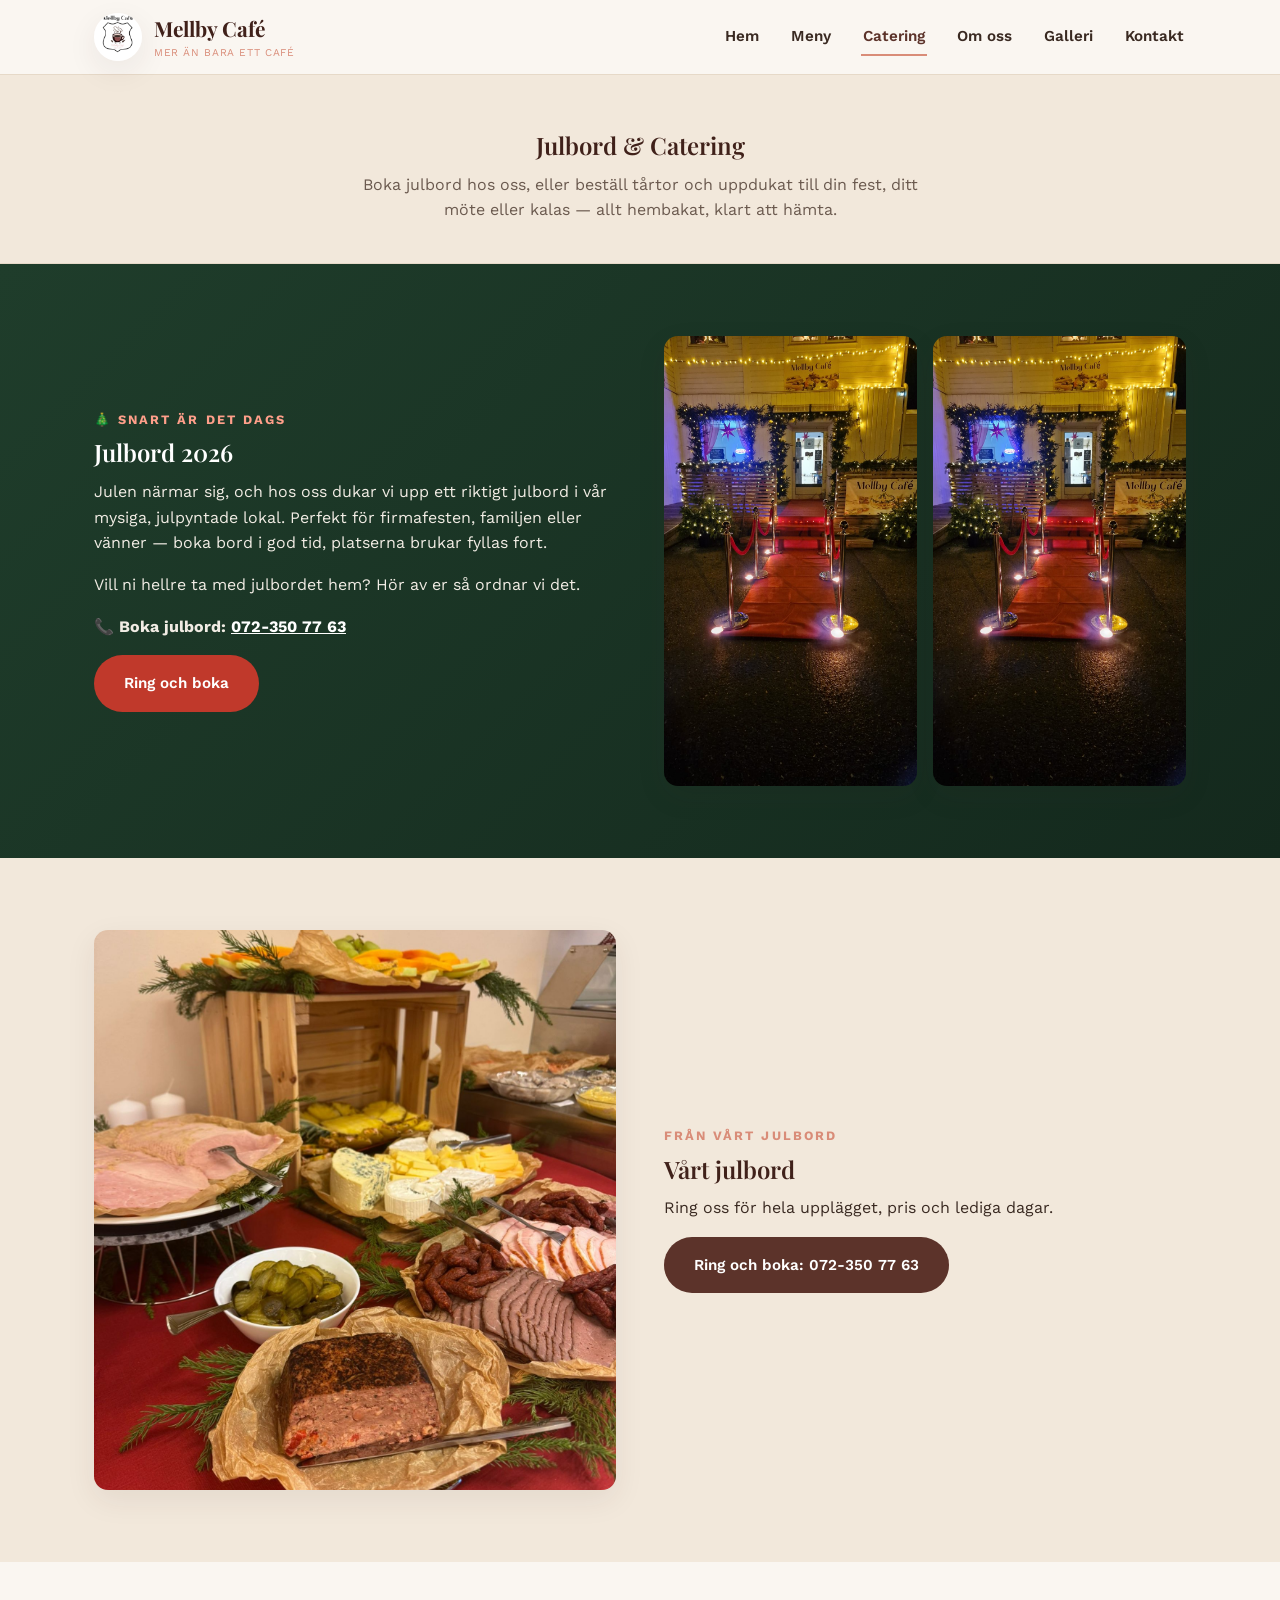
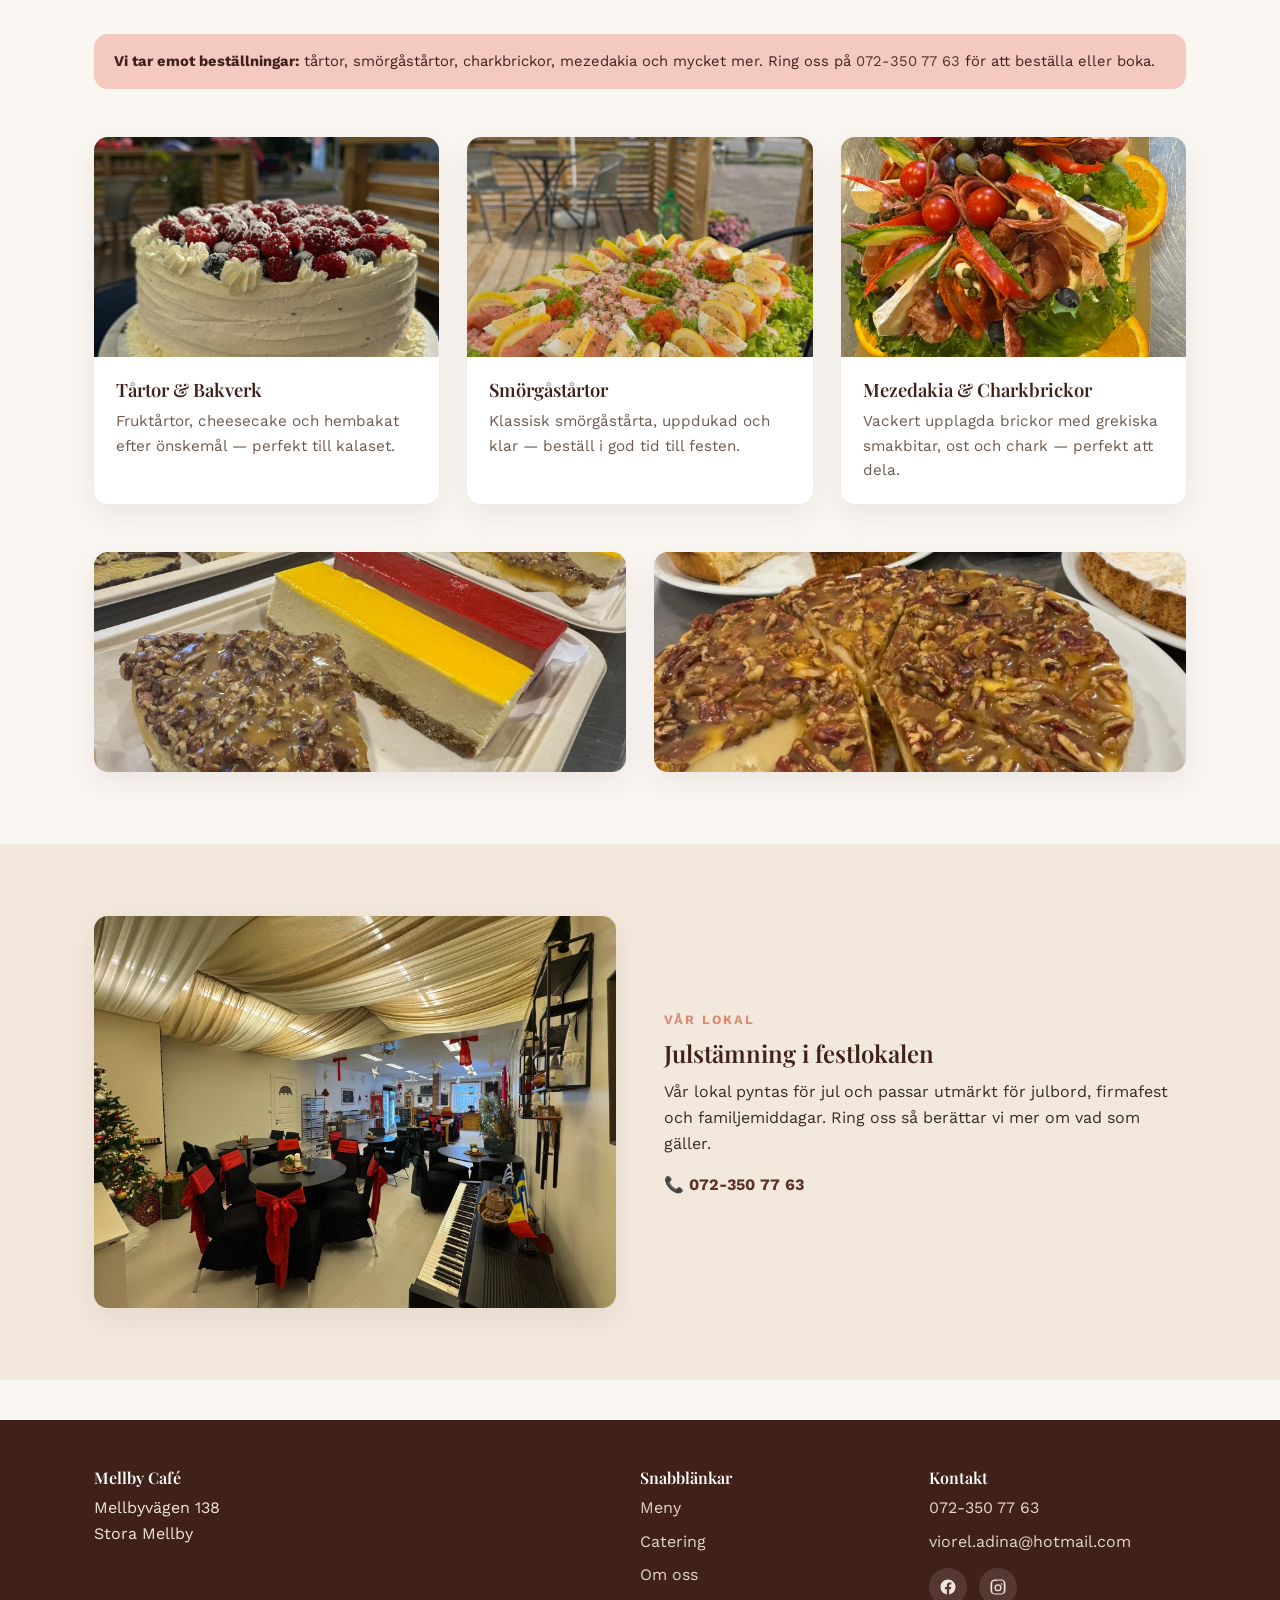
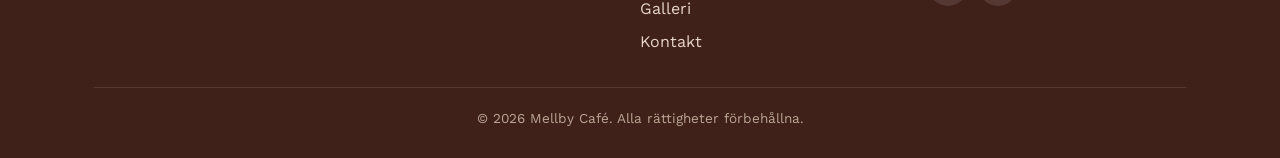
==== commit ea2df78f: "Återställ julbordssektionen med bild, men utan matlistan Co-Authored-By: Claude Sonnet 5.5 <noreply@" ====
--- a/catering.html
+++ b/catering.html
@@ -51,6 +51,20 @@
       <div class="julbord-media">
         <video src="videos/julbord-entre.mp4" poster="images/julbord-entre.jpg" autoplay muted loop playsinline preload="metadata" aria-label="Julpyntad entré med röd matta på Mellby Café"></video>
         <img src="images/julbord-entre.jpg" alt="Julpyntad entré med röd matta på Mellby Café">
+      </div>
+    </div>
+  </div>
+</section>
+
+<section class="section-alt julbord-dishes">
+  <div class="container">
+    <div class="split">
+      <img src="images/smorgasbord.jpg" alt="Julbord med skinka, rostbiff, korvar, paté, ostbricka och sill">
+      <div>
+        <div class="section-eyebrow">Från vårt julbord</div>
+        <h2>Vårt julbord</h2>
+        <p>Ring oss för hela upplägget, pris och lediga dagar.</p>
+        <a href="tel:+46723507763" class="btn btn-dark">Ring och boka: 072-350 77 63</a>
       </div>
     </div>
   </div>
--- a/css/style.css
+++ b/css/style.css
@@ -664,6 +664,10 @@
   border-radius: var(--radius);
   box-shadow: var(--shadow-soft);
   background: #000;
+}
+
+.julbord-dishes .split img {
+  max-height: 560px;
 }
 
 /* Gallery */
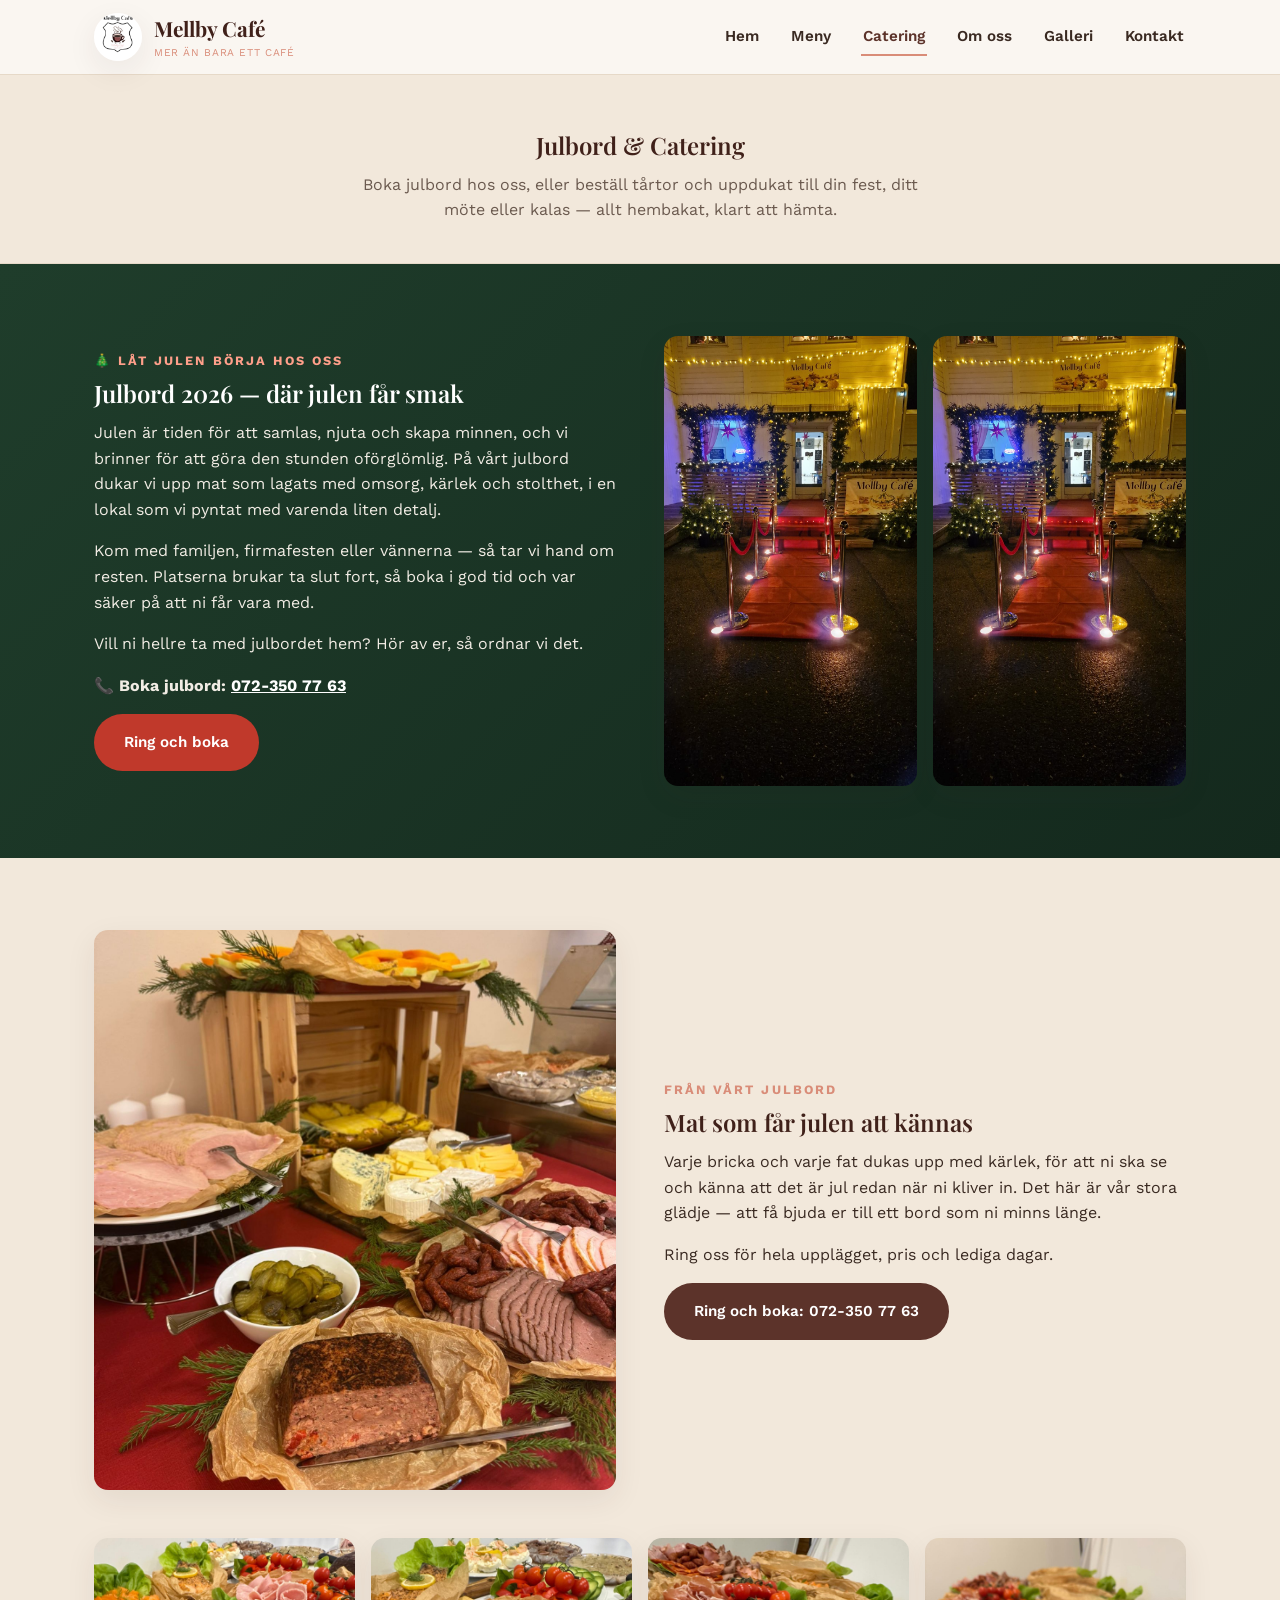
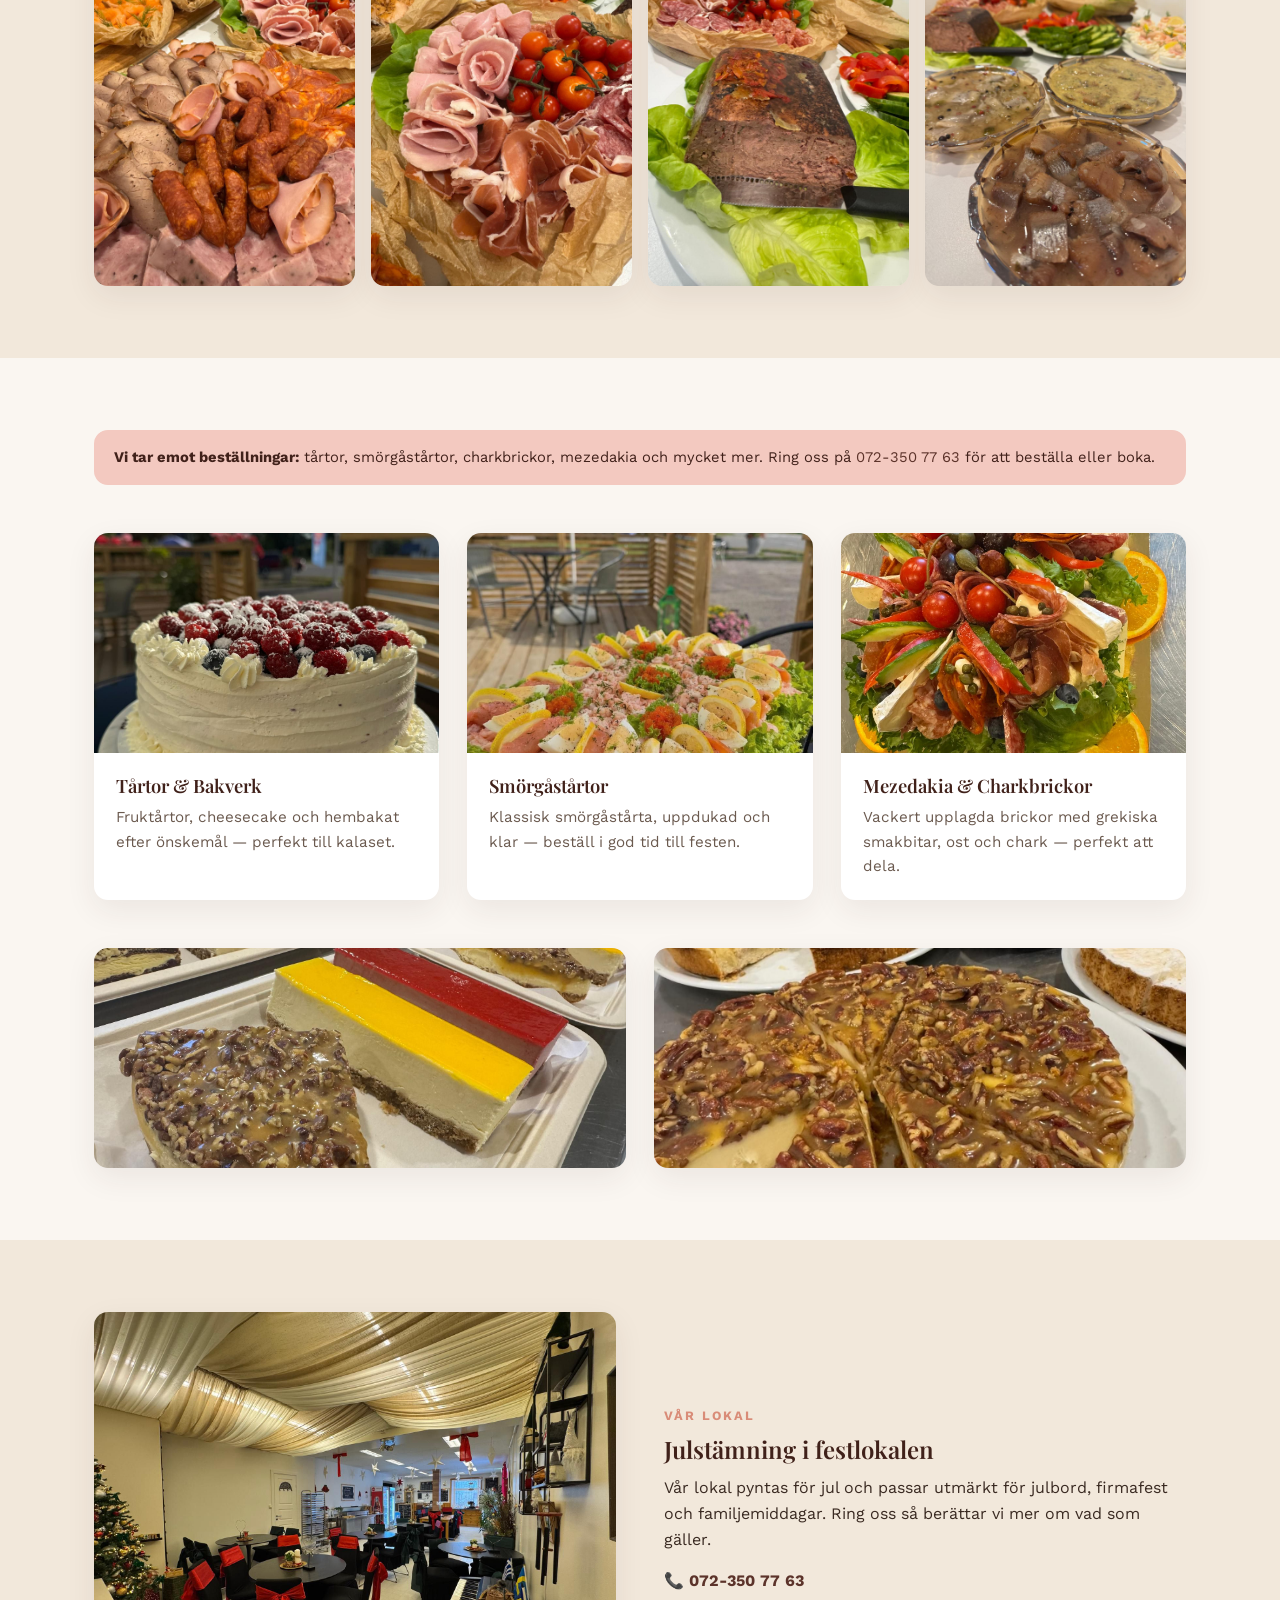
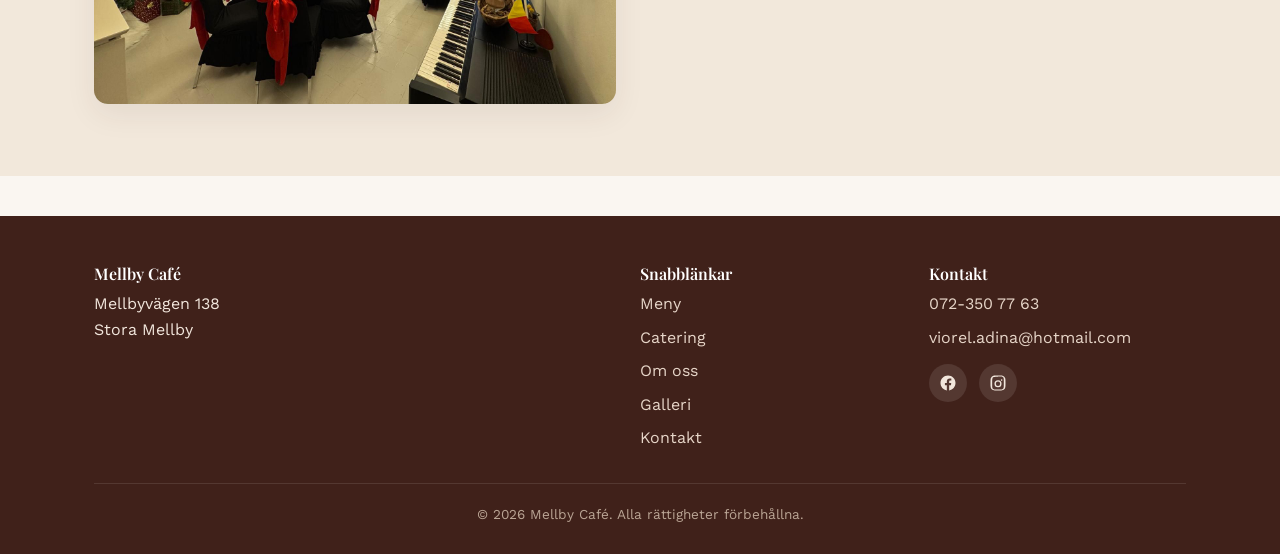
==== commit e1dfc16a: "Julbord: förstorbara bilder, nytt bildgalleri och varmare texter Co-Authored-By: Claude Sonnet 5.5 <" ====
--- a/catering.html
+++ b/catering.html
@@ -41,16 +41,17 @@
   <div class="container">
     <div class="split">
       <div>
-        <div class="section-eyebrow">🎄 Snart är det dags</div>
-        <h2>Julbord 2026</h2>
-        <p>Julen närmar sig, och hos oss dukar vi upp ett riktigt julbord i vår mysiga, julpyntade lokal. Perfekt för firmafesten, familjen eller vänner — boka bord i god tid, platserna brukar fyllas fort.</p>
-        <p>Vill ni hellre ta med julbordet hem? Hör av er så ordnar vi det.</p>
+        <div class="section-eyebrow">🎄 Låt julen börja hos oss</div>
+        <h2>Julbord 2026 — där julen får smak</h2>
+        <p>Julen är tiden för att samlas, njuta och skapa minnen, och vi brinner för att göra den stunden oförglömlig. På vårt julbord dukar vi upp mat som lagats med omsorg, kärlek och stolthet, i en lokal som vi pyntat med varenda liten detalj.</p>
+        <p>Kom med familjen, firmafesten eller vännerna — så tar vi hand om resten. Platserna brukar ta slut fort, så boka i god tid och var säker på att ni får vara med.</p>
+        <p>Vill ni hellre ta med julbordet hem? Hör av er, så ordnar vi det.</p>
         <p><strong>📞 Boka julbord: <a href="tel:+46723507763">072-350 77 63</a></strong></p>
         <a href="tel:+46723507763" class="btn btn-primary">Ring och boka</a>
       </div>
       <div class="julbord-media">
         <video src="videos/julbord-entre.mp4" poster="images/julbord-entre.jpg" autoplay muted loop playsinline preload="metadata" aria-label="Julpyntad entré med röd matta på Mellby Café"></video>
-        <img src="images/julbord-entre.jpg" alt="Julpyntad entré med röd matta på Mellby Café">
+        <a href="images/julbord-entre.jpg" class="zoom"><img src="images/julbord-entre.jpg" alt="Julpyntad entré med röd matta på Mellby Café"></a>
       </div>
     </div>
   </div>
@@ -59,13 +60,20 @@
 <section class="section-alt julbord-dishes">
   <div class="container">
     <div class="split">
-      <img src="images/smorgasbord.jpg" alt="Julbord med skinka, rostbiff, korvar, paté, ostbricka och sill">
+      <a href="images/smorgasbord.jpg" class="zoom"><img src="images/smorgasbord.jpg" alt="Julbord med skinka, rostbiff, korvar, paté, ostbricka och sill"></a>
       <div>
         <div class="section-eyebrow">Från vårt julbord</div>
-        <h2>Vårt julbord</h2>
+        <h2>Mat som får julen att kännas</h2>
+        <p>Varje bricka och varje fat dukas upp med kärlek, för att ni ska se och känna att det är jul redan när ni kliver in. Det här är vår stora glädje — att få bjuda er till ett bord som ni minns länge.</p>
         <p>Ring oss för hela upplägget, pris och lediga dagar.</p>
         <a href="tel:+46723507763" class="btn btn-dark">Ring och boka: 072-350 77 63</a>
       </div>
+    </div>
+    <div class="julbord-gallery">
+      <a href="images/julbord-bricka.jpg" class="zoom"><img src="images/julbord-bricka.jpg" alt="Julbordsbricka med korv, skinka, rostbiff och laxrullar" loading="lazy"></a>
+      <a href="images/julbord-skinka.jpg" class="zoom"><img src="images/julbord-skinka.jpg" alt="Skinkrullar och körsbärstomater på julbordet" loading="lazy"></a>
+      <a href="images/julbord-rostbiff.jpg" class="zoom"><img src="images/julbord-rostbiff.jpg" alt="Rostbiff och charkuterier på julbordet" loading="lazy"></a>
+      <a href="images/julbord-sill.jpg" class="zoom"><img src="images/julbord-sill.jpg" alt="Sill på julbordet" loading="lazy"></a>
     </div>
   </div>
 </section>
--- a/css/style.css
+++ b/css/style.css
@@ -668,6 +668,36 @@
 
 .julbord-dishes .split img {
   max-height: 560px;
+}
+
+a.zoom {
+  display: block;
+  cursor: zoom-in;
+}
+
+.julbord-gallery {
+  display: grid;
+  grid-template-columns: repeat(4, 1fr);
+  gap: 16px;
+  margin-top: 48px;
+}
+
+.julbord-gallery img {
+  width: 100%;
+  aspect-ratio: 3 / 4;
+  object-fit: cover;
+  border-radius: var(--radius);
+  box-shadow: var(--shadow-soft);
+  transition: transform 0.2s, box-shadow 0.2s;
+}
+
+.julbord-gallery a:hover img {
+  transform: scale(1.02);
+  box-shadow: var(--shadow-hover);
+}
+
+@media (max-width: 720px) {
+  .julbord-gallery { grid-template-columns: repeat(2, 1fr); }
 }
 
 /* Gallery */
